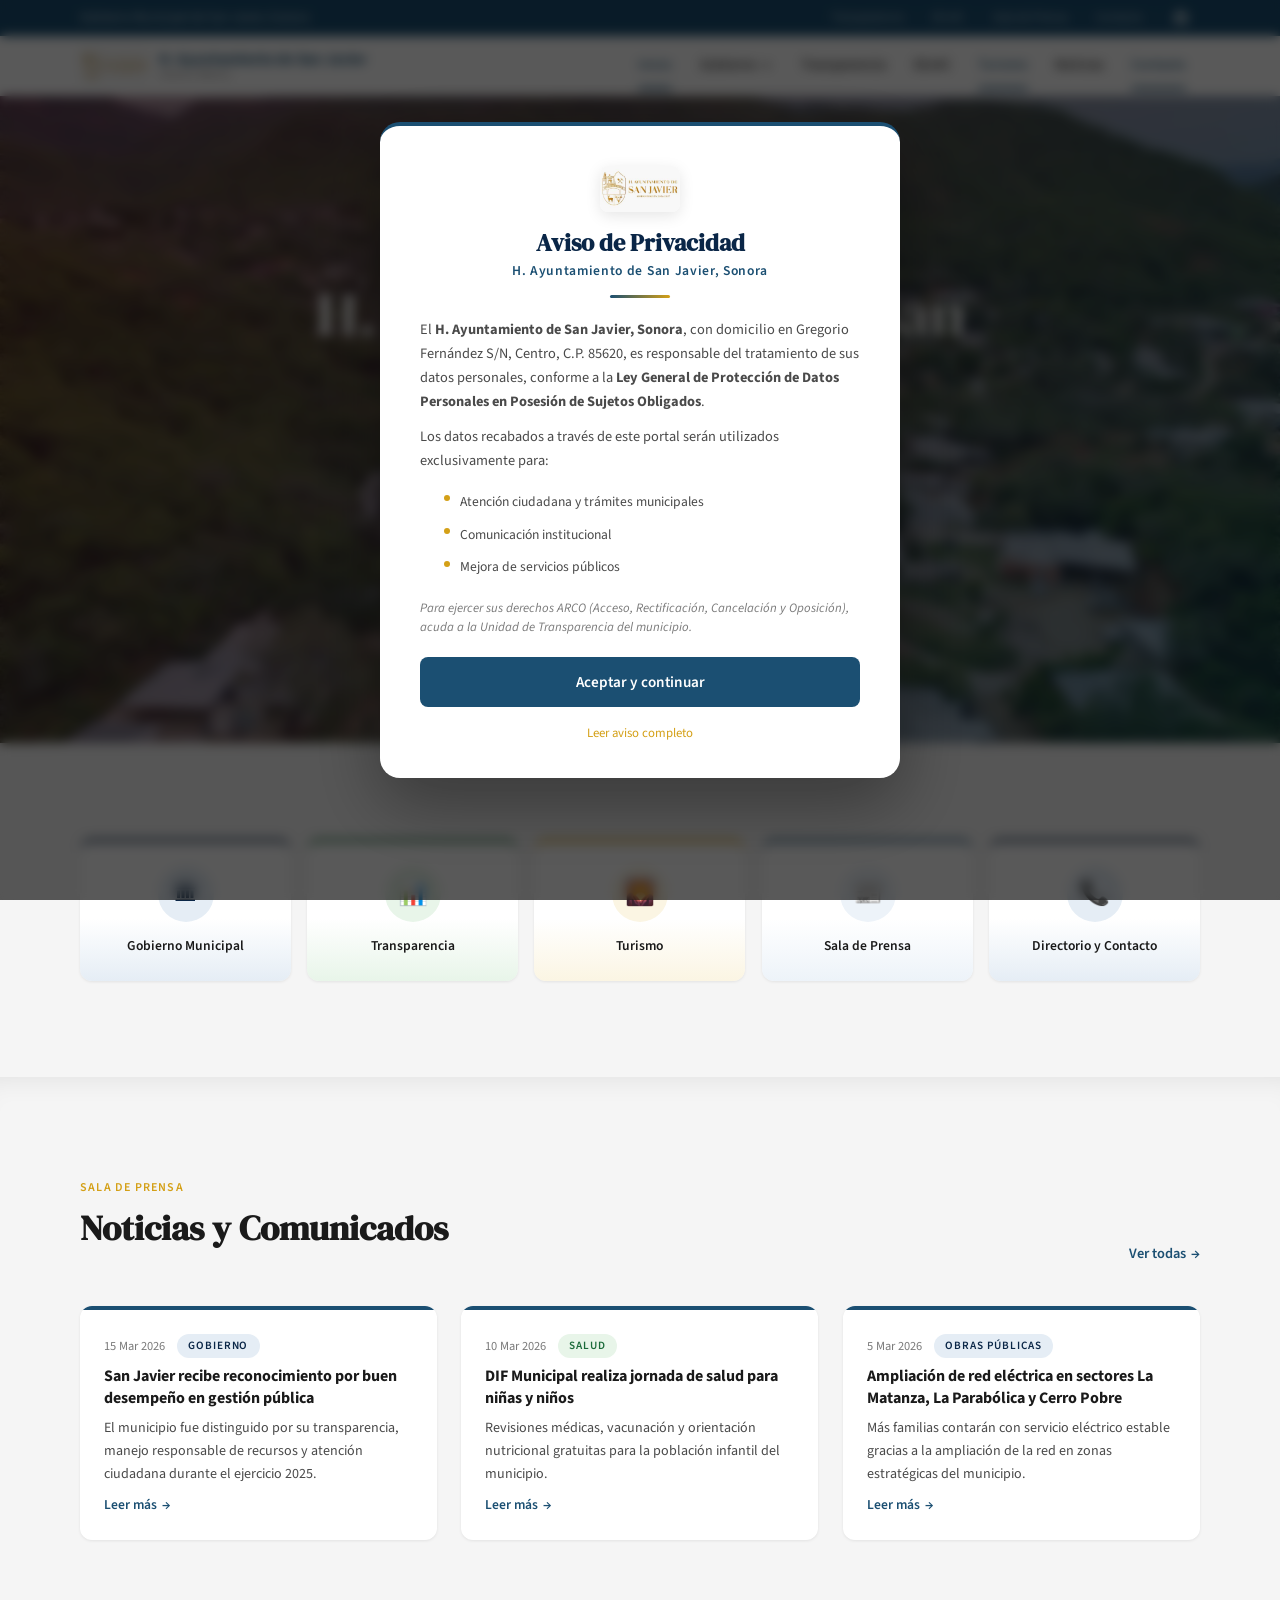
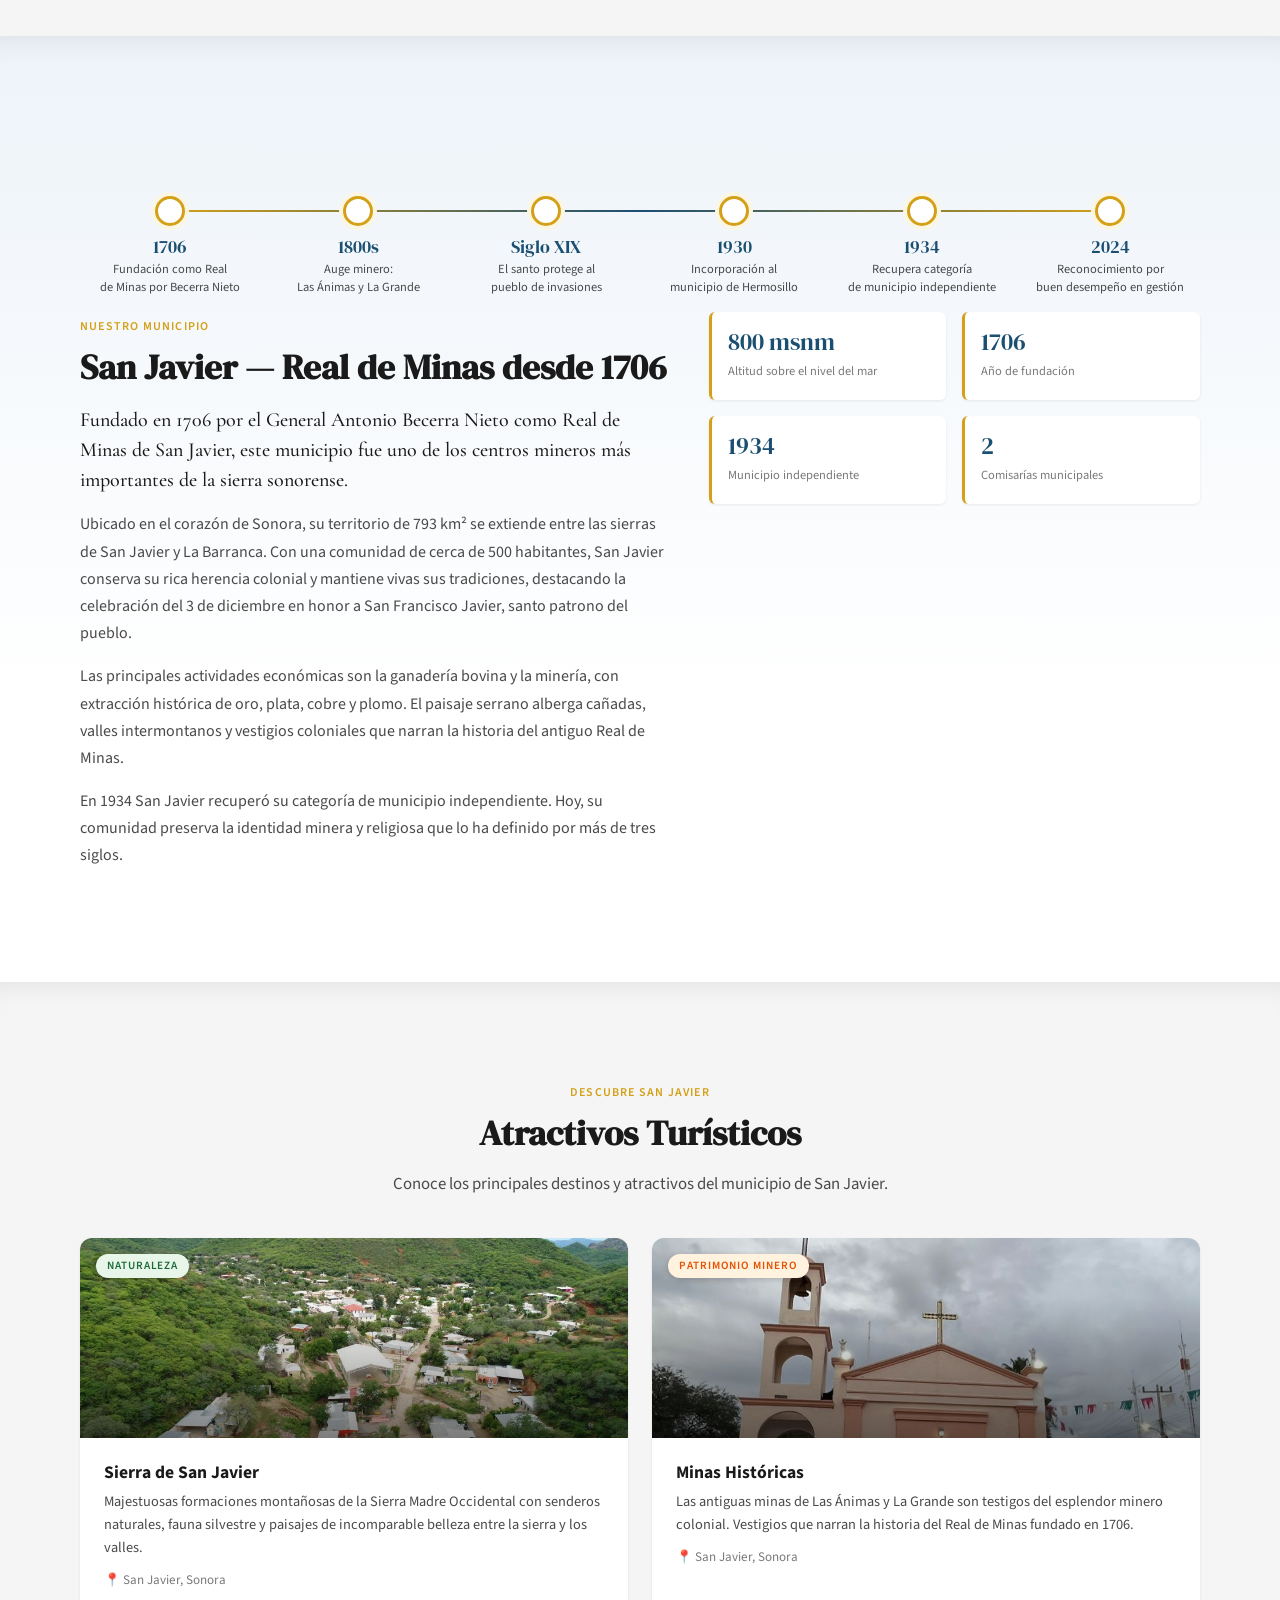
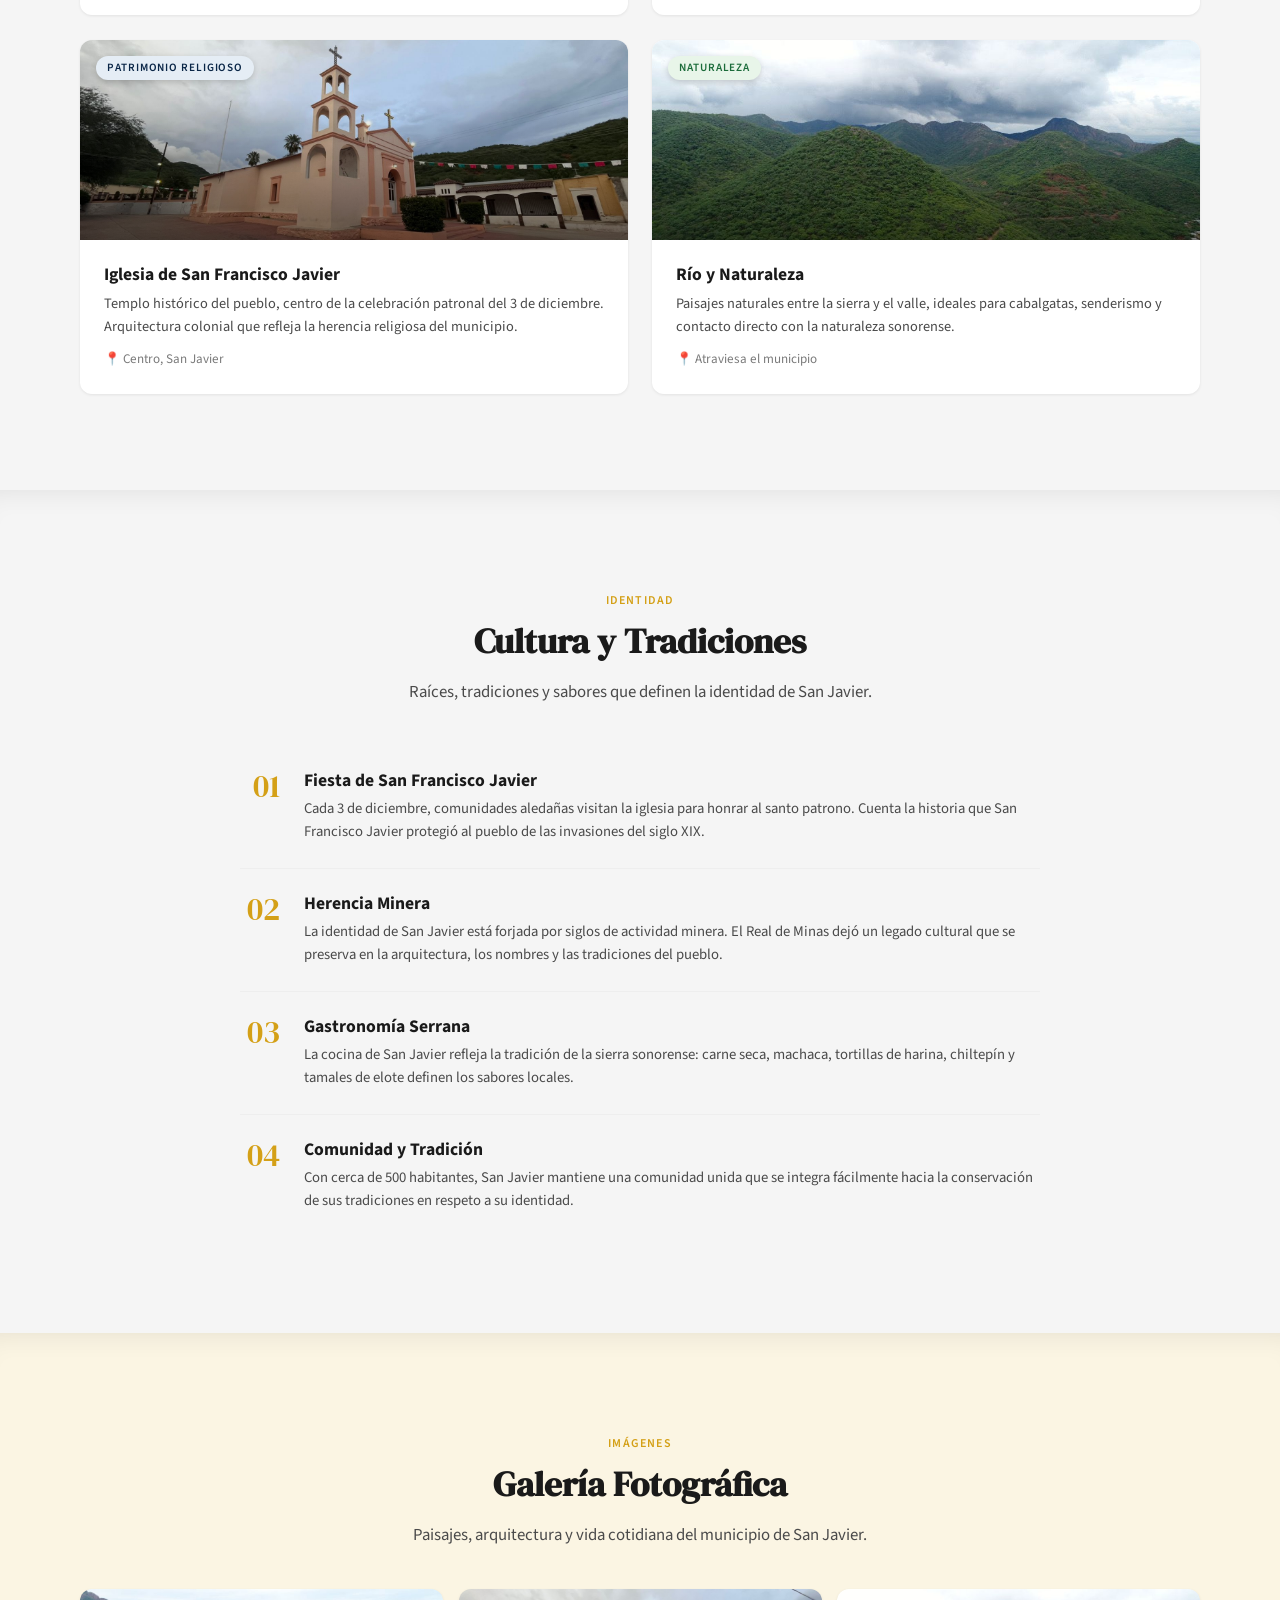
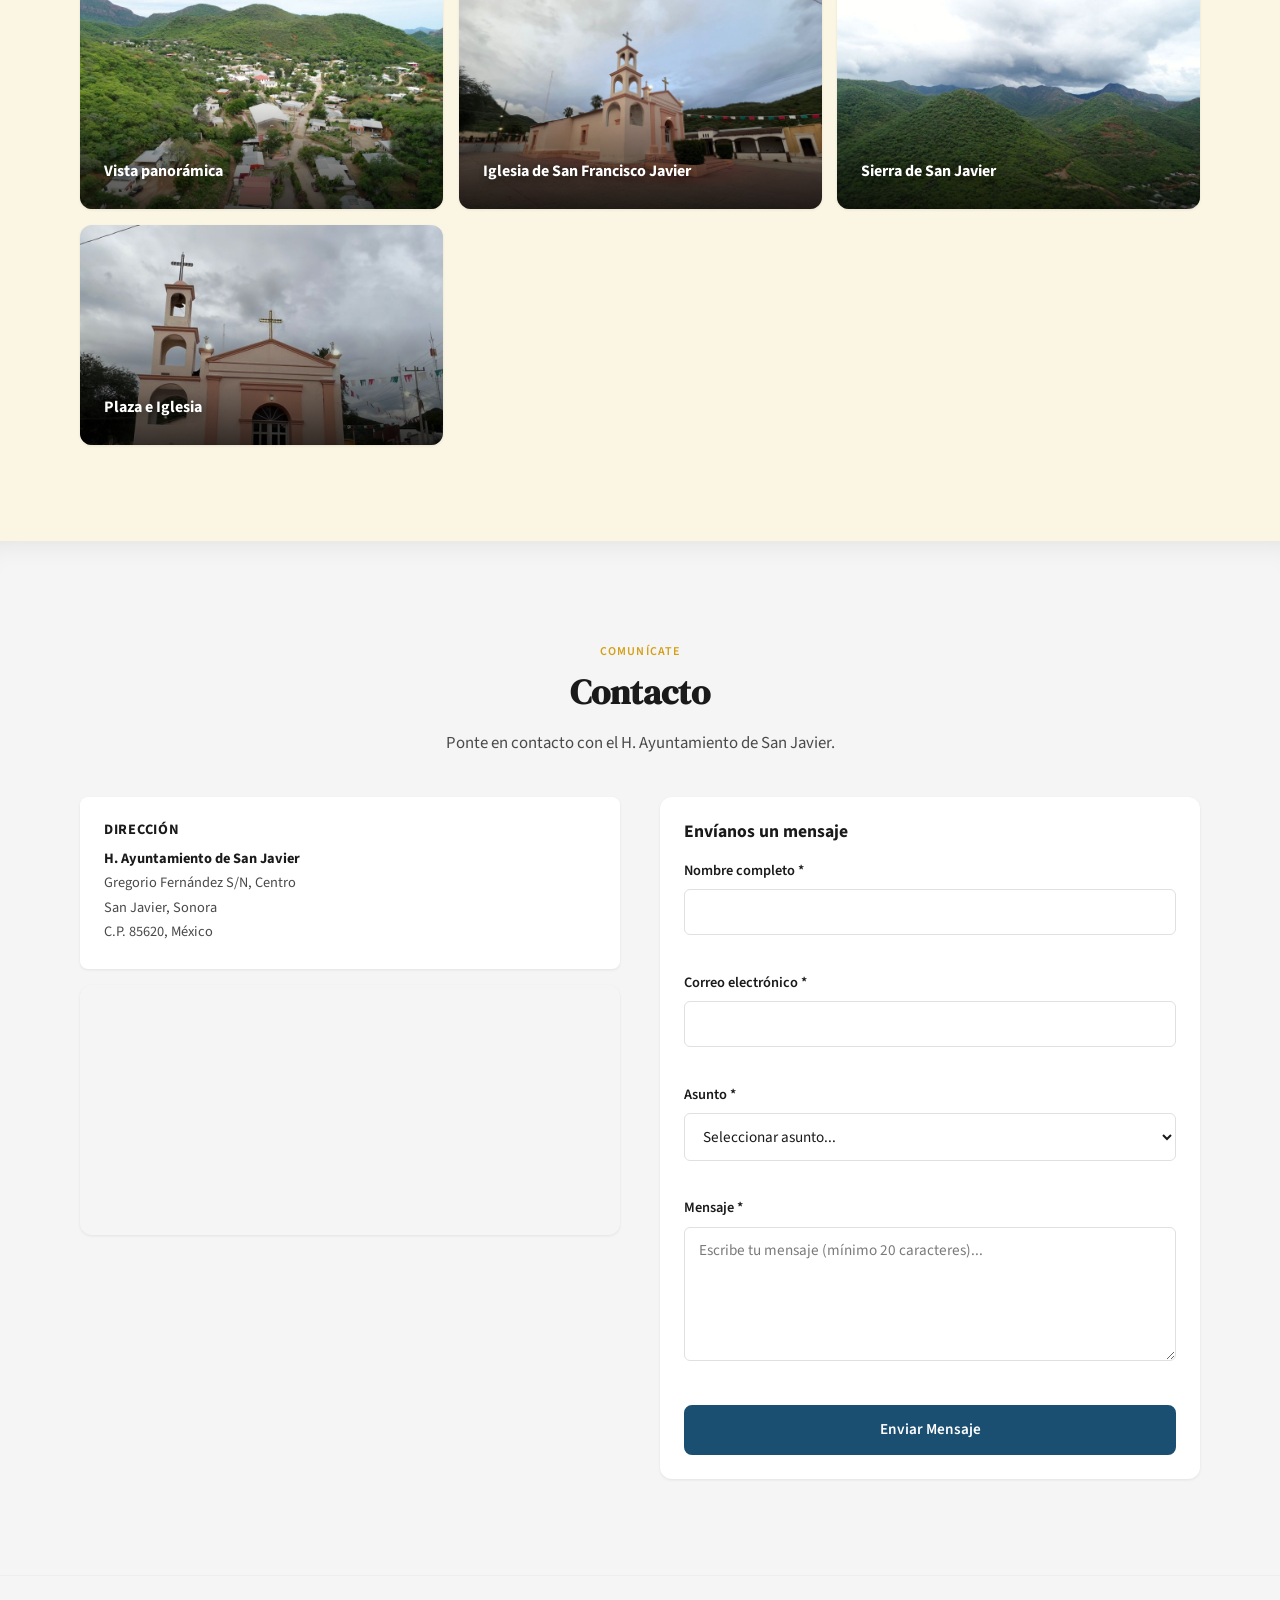
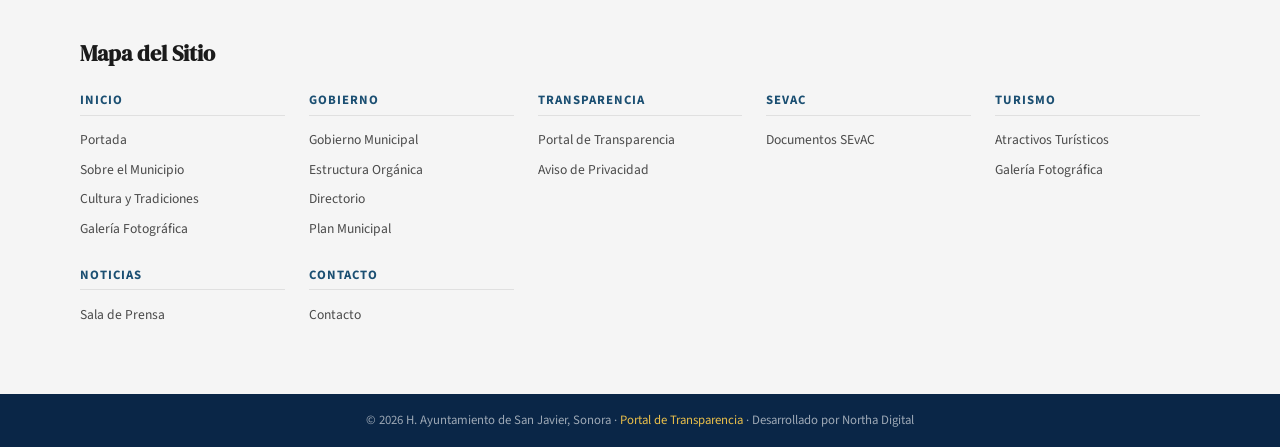
==== index.html @ 167a526b "portal completo San Javier - demo para presentación Co-Authored-By: Claude Opus 4.7 (1M context) <no" ====
<!DOCTYPE html>
<html lang="es">
<head>
  <meta charset="UTF-8">
  <meta name="viewport" content="width=device-width, initial-scale=1.0">
  <meta name="theme-color" content="#1B4F72">
  <meta name="apple-mobile-web-app-status-bar-style" content="#1B4F72">
  <meta name="msapplication-navbutton-color" content="#1B4F72">
  <meta name="color-scheme" content="only light">
  <meta name="supported-color-schemes" content="light only">
  <style>
    :root { color-scheme: only light !important; }
    html, body { background-color: #F5F5F5 !important; }
  </style>
  <title>H. Ayuntamiento de San Javier | Portal Oficial del Gobierno Municipal</title>
  <meta name="description" content="Portal oficial del H. Ayuntamiento de San Javier, Sonora. Servicios digitales, transparencia, turismo y noticias del gobierno municipal.">
  <meta name="keywords" content="San Javier, Sonora, gobierno municipal, ayuntamiento, sierra madre, turismo, ópata">
  <meta property="og:title" content="H. Ayuntamiento de San Javier | Portal Oficial del Gobierno Municipal">
  <meta property="og:description" content="Portal oficial del H. Ayuntamiento de San Javier, Sonora. Servicios digitales, transparencia, turismo y noticias del gobierno municipal.">
  <meta property="og:type" content="website">
  <meta property="og:locale" content="es_MX">
  <link rel="icon" href="data:image/svg+xml,<svg xmlns='http://www.w3.org/2000/svg' viewBox='0 0 100 100'><text y='.9em' font-size='90'>🏛️</text></svg>">
  <link rel="preconnect" href="https://fonts.googleapis.com">
  <link rel="preconnect" href="https://fonts.gstatic.com" crossorigin>
  <link href="https://fonts.googleapis.com/css2?family=DM+Serif+Display:ital@0;1&family=Source+Sans+3:wght@300;400;500;600;700&family=Cormorant+Garamond:ital,wght@0,500;0,600;0,700;1,600&display=swap" rel="stylesheet">
  <link rel="stylesheet" href="css/globals.css">
  <link rel="stylesheet" href="css/nav-footer.css">
  <link rel="stylesheet" href="css/home.css">
  <script src="js/main.js" defer></script>
</head>
<body>

  <!-- Skip link -->
  <a href="#main-content" class="skip-link">Ir al contenido principal</a>

  <!-- === TOPBAR === -->
  <div class="topbar">
    <div class="container">
      <span class="topbar__left">Gobierno Municipal de San Javier, Sonora</span>
      <nav class="topbar__right" aria-label="Enlaces rápidos">
        <a href="transparencia.html" class="topbar__link">Transparencia</a>
        <span class="topbar__sep">|</span>
        <a href="sevac.html" class="topbar__link">SEvAC</a>
        <span class="topbar__sep">|</span>
        <a href="noticias.html" class="topbar__link">Sala de Prensa</a>
        <span class="topbar__sep">|</span>
        <a href="#contacto" class="topbar__link">Contacto</a>
        <span class="topbar__sep">|</span>
        <a href="https://www.facebook.com/profile.php?id=100073040122918" target="_blank" class="topbar__link topbar__facebook" aria-label="Facebook">
          <svg width="16" height="16" viewBox="0 0 24 24" fill="currentColor"><path d="M24 12.073c0-6.627-5.373-12-12-12s-12 5.373-12 12c0 5.99 4.388 10.954 10.125 11.854v-8.385H7.078v-3.47h3.047V9.43c0-3.007 1.792-4.669 4.533-4.669 1.312 0 2.686.235 2.686.235v2.953H15.83c-1.491 0-1.956.925-1.956 1.874v2.25h3.328l-.532 3.47h-2.796v8.385C19.612 23.027 24 18.062 24 12.073z"/></svg>
        </a>
      </nav>
    </div>
  </div>

  <!-- === NAVBAR === -->
  <nav class="navbar" role="navigation" aria-label="Navegación principal">
    <div class="container">
      <a href="index.html" class="navbar__brand">
        <img src="assets/images/escudo-sanjavier.png" alt="Escudo de San Javier" class="nav__escudo">
        <span class="navbar__brand-text">H. Ayuntamiento de San Javier<small>Sonora, México</small></span>
      </a>

      <ul class="navbar__menu">
        <li><a href="index.html" class="navbar__link">Inicio</a></li>
        <li class="navbar__dropdown">
          <a href="gobierno.html" class="navbar__link navbar__dropdown-toggle">
            Gobierno
            <svg viewBox="0 0 12 12" aria-hidden="true"><path d="M2 4l4 4 4-4"/></svg>
          </a>
          <div class="navbar__dropdown-menu">
            <a href="gobierno.html#estructura" class="navbar__dropdown-item">Estructura Orgánica</a>
            <a href="gobierno.html#directorio" class="navbar__dropdown-item">Directorio</a>
            <a href="gobierno.html#plan" class="navbar__dropdown-item">Plan Municipal</a>
          </div>
        </li>
        <li><a href="transparencia.html" class="navbar__link">Transparencia</a></li>
        <li><a href="sevac.html" class="navbar__link">SEvAC</a></li>
        <li><a href="#turismo" class="navbar__link">Turismo</a></li>
        <li><a href="noticias.html" class="navbar__link">Noticias</a></li>
        <li><a href="#contacto" class="navbar__link">Contacto</a></li>
      </ul>

      <button class="navbar__hamburger" aria-label="Abrir menú de navegación" aria-expanded="false" aria-controls="mobile-menu">
        <span class="navbar__hamburger-line"></span>
        <span class="navbar__hamburger-line"></span>
        <span class="navbar__hamburger-line"></span>
      </button>
    </div>
  </nav>
  <div class="navbar-spacer"></div>

  <!-- === MENÚ MÓVIL === -->
  <div class="mobile-menu" id="mobile-menu">
    <div class="mobile-menu__overlay"></div>
    <div class="mobile-menu__panel">
      <div class="mobile-menu__header">
        <span class="mobile-menu__brand">Menú</span>
        <button class="mobile-menu__close" aria-label="Cerrar menú">&times;</button>
      </div>
      <nav class="mobile-menu__nav" aria-label="Navegación móvil">
        <a href="index.html" class="mobile-menu__link">Inicio</a>
        <button class="mobile-menu__link mobile-menu__submenu-toggle" aria-expanded="false">
          Gobierno
          <svg viewBox="0 0 12 12" aria-hidden="true"><path d="M2 4l4 4 4-4" fill="none" stroke="currentColor" stroke-width="2"/></svg>
        </button>
        <div class="mobile-menu__submenu">
          <a href="gobierno.html#estructura" class="mobile-menu__submenu-link">Estructura Orgánica</a>
          <a href="gobierno.html#directorio" class="mobile-menu__submenu-link">Directorio</a>
          <a href="gobierno.html#plan" class="mobile-menu__submenu-link">Plan Municipal</a>
        </div>
        <a href="transparencia.html" class="mobile-menu__link">Transparencia</a>
        <a href="sevac.html" class="mobile-menu__link">SEvAC</a>
        <a href="#turismo" class="mobile-menu__link">Turismo</a>
        <a href="noticias.html" class="mobile-menu__link">Noticias</a>
        <a href="#contacto" class="mobile-menu__link">Contacto</a>
      </nav>
    </div>
  </div>

  <!-- === CONTENIDO PRINCIPAL === -->
  <main id="main-content">

    <!-- === SECCIÓN B: HERO INSTITUCIONAL === -->
    <section class="hero">
      <div class="hero__content">
        <img src="assets/images/escudo-sanjavier.png" alt="Escudo de San Javier" class="hero__escudo">
        <h1 class="hero__title">H. Ayuntamiento de San Javier</h1>
        <p class="hero__subtitle">Administración 2024&ndash;2027 &middot; Sonora, México</p>
        <div class="hero__cta">
          <a href="https://sanjavier.transparenciasonora.org" target="_blank" rel="noopener noreferrer" class="btn btn--outline-white btn--lg">Portal de Transparencia</a>
        </div>
        <div class="hero__stats">
          <div class="hero__stat">
            <span class="hero__stat-number">1706</span>
            <span class="hero__stat-label">Año de fundación</span>
          </div>
          <div class="hero__stat">
            <span class="hero__stat-number">793 km&sup2;</span>
            <span class="hero__stat-label">Superficie territorial</span>
          </div>
          <div class="hero__stat">
            <span class="hero__stat-number">492</span>
            <span class="hero__stat-label">Habitantes</span>
          </div>
        </div>
      </div>
    </section>

    <!-- === SECCIÓN C: ACCESOS DIRECTOS A SERVICIOS === -->
    <section class="section section--gob-bg">
      <div class="container">
        <div class="servicios-grid">
          <a href="gobierno.html" class="servicio-card servicio-card--blue" data-reveal>
            <div class="servicio-card__icon" aria-hidden="true">&#x1F3DB;</div>
            <span class="servicio-card__title">Gobierno Municipal</span>
          </a>
          <a href="transparencia.html" class="servicio-card servicio-card--green" data-reveal>
            <div class="servicio-card__icon" aria-hidden="true">&#x1F4CA;</div>
            <span class="servicio-card__title">Transparencia</span>
          </a>
          <a href="#turismo" class="servicio-card servicio-card--gold" data-reveal>
            <div class="servicio-card__icon" aria-hidden="true">&#x1F304;</div>
            <span class="servicio-card__title">Turismo</span>
          </a>
          <a href="noticias.html" class="servicio-card servicio-card--primary" data-reveal>
            <div class="servicio-card__icon" aria-hidden="true">&#x1F4F0;</div>
            <span class="servicio-card__title">Sala de Prensa</span>
          </a>
          <a href="#contacto" class="servicio-card servicio-card--blue" data-reveal>
            <div class="servicio-card__icon" aria-hidden="true">&#x1F4DE;</div>
            <span class="servicio-card__title">Directorio y Contacto</span>
          </a>
        </div>
      </div>
    </section>

    <!-- === SECCIÓN D: NOTICIAS Y COMUNICADOS === -->
    <section class="section">
      <div class="container">
        <div class="noticias-home__header">
          <div>
            <span class="section__tag">Sala de Prensa</span>
            <h2 class="section__title">Noticias y Comunicados</h2>
          </div>
          <a href="noticias.html" class="noticias-home__link">Ver todas <span aria-hidden="true">&rarr;</span></a>
        </div>

        <div class="noticias-home__grid">
          <!-- Noticia 1 -->
          <article class="noticia-home-card" data-reveal>
            <div class="noticia-home-card__bar"></div>
            <div class="noticia-home-card__body">
              <div class="noticia-home-card__meta">
                <span class="noticia-home-card__date">15 Mar 2026</span>
                <span class="badge badge--presencial">Gobierno</span>
              </div>
              <h3 class="noticia-home-card__title">San Javier recibe reconocimiento por buen desempeño en gestión pública</h3>
              <p class="noticia-home-card__excerpt">
                El municipio fue distinguido por su transparencia, manejo responsable de recursos y atención ciudadana durante el ejercicio 2025.
              </p>
              <a href="noticias.html" class="noticia-home-card__link">Leer más <span aria-hidden="true">&rarr;</span></a>
            </div>
          </article>

          <!-- Noticia 2 -->
          <article class="noticia-home-card" data-reveal>
            <div class="noticia-home-card__bar"></div>
            <div class="noticia-home-card__body">
              <div class="noticia-home-card__meta">
                <span class="noticia-home-card__date">10 Mar 2026</span>
                <span class="badge badge--online">Salud</span>
              </div>
              <h3 class="noticia-home-card__title">DIF Municipal realiza jornada de salud para niñas y niños</h3>
              <p class="noticia-home-card__excerpt">
                Revisiones médicas, vacunación y orientación nutricional gratuitas para la población infantil del municipio.
              </p>
              <a href="noticias.html" class="noticia-home-card__link">Leer más <span aria-hidden="true">&rarr;</span></a>
            </div>
          </article>

          <!-- Noticia 3 -->
          <article class="noticia-home-card" data-reveal>
            <div class="noticia-home-card__bar"></div>
            <div class="noticia-home-card__body">
              <div class="noticia-home-card__meta">
                <span class="noticia-home-card__date">5 Mar 2026</span>
                <span class="badge badge--presencial">Obras Públicas</span>
              </div>
              <h3 class="noticia-home-card__title">Ampliación de red eléctrica en sectores La Matanza, La Parabólica y Cerro Pobre</h3>
              <p class="noticia-home-card__excerpt">
                Más familias contarán con servicio eléctrico estable gracias a la ampliación de la red en zonas estratégicas del municipio.
              </p>
              <a href="noticias.html" class="noticia-home-card__link">Leer más <span aria-hidden="true">&rarr;</span></a>
            </div>
          </article>
        </div>
      </div>
    </section>

    <!-- === SECCIÓN E: SOBRE EL MUNICIPIO === -->
    <section class="section section--municipio-bg" id="municipio">
      <div class="container">

        <!-- Timeline de hitos históricos -->
        <div class="timeline" data-reveal>
          <div class="timeline__track">
            <div class="timeline__item">
              <span class="timeline__dot" aria-hidden="true"></span>
              <span class="timeline__year">1706</span>
              <span class="timeline__event">Fundación como Real<br>de Minas por Becerra Nieto</span>
            </div>
            <div class="timeline__item">
              <span class="timeline__dot" aria-hidden="true"></span>
              <span class="timeline__year">1800s</span>
              <span class="timeline__event">Auge minero:<br>Las Ánimas y La Grande</span>
            </div>
            <div class="timeline__item">
              <span class="timeline__dot" aria-hidden="true"></span>
              <span class="timeline__year">Siglo XIX</span>
              <span class="timeline__event">El santo protege al<br>pueblo de invasiones</span>
            </div>
            <div class="timeline__item">
              <span class="timeline__dot" aria-hidden="true"></span>
              <span class="timeline__year">1930</span>
              <span class="timeline__event">Incorporación al<br>municipio de Hermosillo</span>
            </div>
            <div class="timeline__item">
              <span class="timeline__dot" aria-hidden="true"></span>
              <span class="timeline__year">1934</span>
              <span class="timeline__event">Recupera categoría<br>de municipio independiente</span>
            </div>
            <div class="timeline__item">
              <span class="timeline__dot" aria-hidden="true"></span>
              <span class="timeline__year">2024</span>
              <span class="timeline__event">Reconocimiento por<br>buen desempeño en gestión</span>
            </div>
          </div>
        </div>

        <div class="municipio__grid">
          <!-- Izquierda: contenido editorial -->
          <div data-reveal="left">
            <span class="section__tag">Nuestro Municipio</span>
            <h2 class="section__title">San Javier &mdash; Real de Minas desde 1706</h2>
            <p class="municipio__lead">
              Fundado en 1706 por el General Antonio Becerra Nieto como Real de Minas de San Javier,
              este municipio fue uno de los centros mineros más importantes de la sierra sonorense.
            </p>
            <div class="municipio__text">
              <p>
                Ubicado en el corazón de Sonora, su territorio de 793 km&sup2; se extiende entre las sierras
                de San Javier y La Barranca. Con una comunidad de cerca de 500 habitantes, San Javier conserva
                su rica herencia colonial y mantiene vivas sus tradiciones, destacando la celebración del
                3 de diciembre en honor a San Francisco Javier, santo patrono del pueblo.
              </p>
              <p>
                Las principales actividades económicas son la ganadería bovina y la minería, con extracción
                histórica de oro, plata, cobre y plomo. El paisaje serrano alberga cañadas, valles intermontanos
                y vestigios coloniales que narran la historia del antiguo Real de Minas.
              </p>
              <p>
                En 1934 San Javier recuperó su categoría de municipio independiente. Hoy, su comunidad
                preserva la identidad minera y religiosa que lo ha definido por más de tres siglos.
              </p>
            </div>
          </div>

          <!-- Derecha: datos -->
          <div class="municipio__datos" data-reveal="right">
            <div class="municipio__dato">
              <span class="municipio__dato-number">800 msnm</span>
              <span class="municipio__dato-label">Altitud sobre el nivel del mar</span>
            </div>
            <div class="municipio__dato">
              <span class="municipio__dato-number">1706</span>
              <span class="municipio__dato-label">Año de fundación</span>
            </div>
            <div class="municipio__dato">
              <span class="municipio__dato-number">1934</span>
              <span class="municipio__dato-label">Municipio independiente</span>
            </div>
            <div class="municipio__dato">
              <span class="municipio__dato-number">2</span>
              <span class="municipio__dato-label">Comisarías municipales</span>
            </div>
          </div>
        </div>
      </div>
    </section>

    <!-- === SECCIÓN F: TURISMO === -->
    <section class="section" id="turismo" style="background-color: var(--gob-bg);">
      <div class="container">
        <div class="section__header section__header--center" data-reveal="fade">
          <span class="section__tag">Descubre San Javier</span>
          <h2 class="section__title">Atractivos Turísticos</h2>
          <p class="section__subtitle">Conoce los principales destinos y atractivos del municipio de San Javier.</p>
        </div>

        <div class="turismo-grid">
          <!-- Sierra de San Javier -->
          <article class="turismo-card" data-reveal>
            <div class="turismo-card__image turismo-card__image--1">
              <span class="turismo-card__badge badge badge--online">Naturaleza</span>
            </div>
            <div class="turismo-card__body">
              <h3 class="turismo-card__title">Sierra de San Javier</h3>
              <p class="turismo-card__desc">
                Majestuosas formaciones montañosas de la Sierra Madre Occidental con senderos naturales,
                fauna silvestre y paisajes de incomparable belleza entre la sierra y los valles.
              </p>
              <span class="turismo-card__location">&#x1F4CD; San Javier, Sonora</span>
            </div>
          </article>

          <!-- Minas Históricas -->
          <article class="turismo-card" data-reveal>
            <div class="turismo-card__image turismo-card__image--2">
              <span class="turismo-card__badge badge badge--hybrid">Patrimonio Minero</span>
            </div>
            <div class="turismo-card__body">
              <h3 class="turismo-card__title">Minas Históricas</h3>
              <p class="turismo-card__desc">
                Las antiguas minas de Las Ánimas y La Grande son testigos del esplendor minero colonial.
                Vestigios que narran la historia del Real de Minas fundado en 1706.
              </p>
              <span class="turismo-card__location">&#x1F4CD; San Javier, Sonora</span>
            </div>
          </article>

          <!-- Iglesia de San Francisco Javier -->
          <article class="turismo-card" data-reveal>
            <div class="turismo-card__image turismo-card__image--3">
              <span class="turismo-card__badge badge badge--presencial">Patrimonio Religioso</span>
            </div>
            <div class="turismo-card__body">
              <h3 class="turismo-card__title">Iglesia de San Francisco Javier</h3>
              <p class="turismo-card__desc">
                Templo histórico del pueblo, centro de la celebración patronal del 3 de diciembre.
                Arquitectura colonial que refleja la herencia religiosa del municipio.
              </p>
              <span class="turismo-card__location">&#x1F4CD; Centro, San Javier</span>
            </div>
          </article>

          <!-- Río y Naturaleza -->
          <article class="turismo-card" data-reveal>
            <div class="turismo-card__image turismo-card__image--4">
              <span class="turismo-card__badge badge badge--online">Naturaleza</span>
            </div>
            <div class="turismo-card__body">
              <h3 class="turismo-card__title">Río y Naturaleza</h3>
              <p class="turismo-card__desc">
                Paisajes naturales entre la sierra y el valle, ideales para cabalgatas, senderismo
                y contacto directo con la naturaleza sonorense.
              </p>
              <span class="turismo-card__location">&#x1F4CD; Atraviesa el municipio</span>
            </div>
          </article>
        </div>
      </div>
    </section>

    <!-- === SECCIÓN G: CULTURA === -->
    <section class="section" id="cultura">
      <div class="container">
        <div class="section__header section__header--center" data-reveal="fade">
          <span class="section__tag">Identidad</span>
          <h2 class="section__title">Cultura y Tradiciones</h2>
          <p class="section__subtitle">Raíces, tradiciones y sabores que definen la identidad de San Javier.</p>
        </div>

        <div class="cultura-list">
          <div class="cultura-item" data-reveal>
            <span class="cultura-item__number" aria-hidden="true">01</span>
            <div class="cultura-item__content">
              <h3 class="cultura-item__title">Fiesta de San Francisco Javier</h3>
              <p class="cultura-item__text">
                Cada 3 de diciembre, comunidades aledañas visitan la iglesia para honrar al santo patrono.
                Cuenta la historia que San Francisco Javier protegió al pueblo de las invasiones del siglo XIX.
              </p>
            </div>
          </div>

          <div class="cultura-item" data-reveal>
            <span class="cultura-item__number" aria-hidden="true">02</span>
            <div class="cultura-item__content">
              <h3 class="cultura-item__title">Herencia Minera</h3>
              <p class="cultura-item__text">
                La identidad de San Javier está forjada por siglos de actividad minera. El Real de Minas dejó
                un legado cultural que se preserva en la arquitectura, los nombres y las tradiciones del pueblo.
              </p>
            </div>
          </div>

          <div class="cultura-item" data-reveal>
            <span class="cultura-item__number" aria-hidden="true">03</span>
            <div class="cultura-item__content">
              <h3 class="cultura-item__title">Gastronomía Serrana</h3>
              <p class="cultura-item__text">
                La cocina de San Javier refleja la tradición de la sierra sonorense: carne seca, machaca, tortillas
                de harina, chiltepín y tamales de elote definen los sabores locales.
              </p>
            </div>
          </div>

          <div class="cultura-item" data-reveal>
            <span class="cultura-item__number" aria-hidden="true">04</span>
            <div class="cultura-item__content">
              <h3 class="cultura-item__title">Comunidad y Tradición</h3>
              <p class="cultura-item__text">
                Con cerca de 500 habitantes, San Javier mantiene una comunidad unida que se integra fácilmente
                hacia la conservación de sus tradiciones en respeto a su identidad.
              </p>
            </div>
          </div>
        </div>
      </div>
    </section>

    <!-- === SECCIÓN H: GALERÍA === -->
    <section class="section section--gold-bg" id="galeria">
      <div class="container">
        <div class="section__header section__header--center" data-reveal="fade">
          <span class="section__tag">Imágenes</span>
          <h2 class="section__title">Galería Fotográfica</h2>
          <p class="section__subtitle">Paisajes, arquitectura y vida cotidiana del municipio de San Javier.</p>
        </div>

        <div class="galeria-grid">
          <button type="button" class="galeria-item galeria-item--1" data-reveal data-lightbox-src="assets/images/hero-sanjavier.jpg" data-lightbox-caption="Vista panorámica">
            <span class="galeria-item__title">Vista panorámica</span>
          </button>
          <button type="button" class="galeria-item galeria-item--2" data-reveal data-lightbox-src="assets/images/cultura-sanjavier.jpg" data-lightbox-caption="Iglesia de San Francisco Javier">
            <span class="galeria-item__title">Iglesia de San Francisco Javier</span>
          </button>
          <button type="button" class="galeria-item galeria-item--3" data-reveal data-lightbox-src="assets/images/turismo-sanjavier.jpg" data-lightbox-caption="Sierra de San Javier">
            <span class="galeria-item__title">Sierra de San Javier</span>
          </button>
          <button type="button" class="galeria-item galeria-item--4" data-reveal data-lightbox-src="assets/images/galeria-sanjavier.jpg" data-lightbox-caption="Plaza e Iglesia">
            <span class="galeria-item__title">Plaza e Iglesia</span>
          </button>
        </div>
      </div>
    </section>

    <!-- === SECCIÓN I: CONTACTO === -->
    <section class="section section--gob-bg" id="contacto">
      <div class="container">
        <div class="section__header section__header--center" data-reveal="fade">
          <span class="section__tag">Comunícate</span>
          <h2 class="section__title">Contacto</h2>
          <p class="section__subtitle">Ponte en contacto con el H. Ayuntamiento de San Javier.</p>
        </div>

        <div class="contacto-grid">
          <!-- Izquierda: información y mapa -->
          <div class="contacto-info" data-reveal="left">
            <div class="contacto-card">
              <h3 class="contacto-card__title">Dirección</h3>
              <p class="contacto-card__text">
                <strong>H. Ayuntamiento de San Javier</strong><br>
                Gregorio Fernández S/N, Centro<br>
                San Javier, Sonora<br>
                C.P. 85620, México
              </p>
            </div>

            <div class="contacto-map">
              <iframe
                src="https://www.google.com/maps/embed?pb=!1m18!1m12!1m3!1d14000!2d-109.7333!3d28.5833!2m3!1f0!2f0!3f0!3m2!1i1024!2i768!4f13.1!3m3!1m2!1s0x86ce3c7e6f5b3d4b%3A0x1!2sSan+Javier%2C+Sonora!5e0!3m2!1ses!2smx!4v1"
                width="100%"
                height="250"
                style="border:0;"
                allowfullscreen=""
                loading="lazy"
                referrerpolicy="no-referrer-when-downgrade"
                title="Ubicación de San Javier, Sonora en Google Maps">
              </iframe>
            </div>
          </div>

          <!-- Derecha: formulario -->
          <div data-reveal="right">
            <div class="contacto-form">
              <h3 class="contacto-form__title">Envíanos un mensaje</h3>

              <form id="contact-form" action="https://api.web3forms.com/submit" method="POST" novalidate>
                <input type="hidden" name="access_key" value="9ee5082d-184c-433f-9faf-ff601b9a945b">
                <input type="hidden" name="subject" value="Nuevo mensaje del Portal de San Javier">
                <input type="hidden" name="from_name" value="Portal de San Javier">
                <div class="form-group">
                  <label for="contact-nombre" class="form-label">Nombre completo *</label>
                  <input type="text" id="contact-nombre" name="nombre" class="form-input" required autocomplete="name">
                  <span class="form-error" aria-live="polite"></span>
                </div>

                <div class="form-group">
                  <label for="contact-email" class="form-label">Correo electrónico *</label>
                  <input type="email" id="contact-email" name="email" class="form-input" required autocomplete="email">
                  <span class="form-error" aria-live="polite"></span>
                </div>

                <div class="form-group">
                  <label for="contact-asunto" class="form-label">Asunto *</label>
                  <select id="contact-asunto" name="asunto" class="form-select" required>
                    <option value="">Seleccionar asunto...</option>
                    <option value="informacion">Información general</option>
                    <option value="turismo">Turismo</option>
                    <option value="quejas">Quejas y sugerencias</option>
                    <option value="otro">Otro</option>
                  </select>
                  <span class="form-error" aria-live="polite"></span>
                </div>

                <div class="form-group">
                  <label for="contact-mensaje" class="form-label">Mensaje *</label>
                  <textarea id="contact-mensaje" name="mensaje" class="form-textarea" required rows="5" minlength="20"
                    placeholder="Escribe tu mensaje (mínimo 20 caracteres)..."></textarea>
                  <span class="form-error" aria-live="polite"></span>
                </div>

                <button type="submit" class="btn btn--primary" style="width: 100%;">Enviar Mensaje</button>
              </form>

              <div class="contact-feedback" id="contact-feedback" role="status" aria-live="polite" hidden></div>
            </div>

            <!-- Éxito (oculto por defecto) -->
            <div class="contact-success" id="contact-success" hidden>
              <div class="contact-success__icon" aria-hidden="true">&#x2705;</div>
              <h3 class="contact-success__title">¡Mensaje enviado!</h3>
              <p class="contact-success__text">
                Gracias por comunicarte con el H. Ayuntamiento de San Javier.
                Tu mensaje ha sido recibido y será atendido a la brevedad.
              </p>
            </div>
          </div>
        </div>
      </div>
    </section>

  </main>

  <!-- === MAPA DEL SITIO === -->
  <section class="sitemap" id="mapa-sitio" aria-labelledby="sitemap-title">
    <div class="container">
      <h2 class="sitemap__title" id="sitemap-title">Mapa del Sitio</h2>
      <div class="sitemap__grid">
        <div class="sitemap__col">
          <h3 class="sitemap__col-title">Inicio</h3>
          <a href="index.html" class="sitemap__link">Portada</a>
          <a href="index.html#municipio" class="sitemap__link">Sobre el Municipio</a>
          <a href="index.html#cultura" class="sitemap__link">Cultura y Tradiciones</a>
          <a href="index.html#galeria" class="sitemap__link">Galería Fotográfica</a>
        </div>
        <div class="sitemap__col">
          <h3 class="sitemap__col-title">Gobierno</h3>
          <a href="gobierno.html" class="sitemap__link">Gobierno Municipal</a>
          <a href="gobierno.html#estructura" class="sitemap__link">Estructura Orgánica</a>
          <a href="gobierno.html#directorio" class="sitemap__link">Directorio</a>
          <a href="gobierno.html#plan" class="sitemap__link">Plan Municipal</a>
        </div>
<div class="sitemap__col">
          <h3 class="sitemap__col-title">Transparencia</h3>
          <a href="transparencia.html" class="sitemap__link">Portal de Transparencia</a>
          <a href="transparencia.html#aviso-privacidad" class="sitemap__link">Aviso de Privacidad</a>
        </div>
        <div class="sitemap__col">
          <h3 class="sitemap__col-title">SEvAC</h3>
          <a href="sevac.html" class="sitemap__link">Documentos SEvAC</a>
        </div>
        <div class="sitemap__col">
          <h3 class="sitemap__col-title">Turismo</h3>
          <a href="index.html#turismo" class="sitemap__link">Atractivos Turísticos</a>
          <a href="index.html#galeria" class="sitemap__link">Galería Fotográfica</a>
        </div>
        <div class="sitemap__col">
          <h3 class="sitemap__col-title">Noticias</h3>
          <a href="noticias.html" class="sitemap__link">Sala de Prensa</a>
        </div>
        <div class="sitemap__col">
          <h3 class="sitemap__col-title">Contacto</h3>
          <a href="index.html#contacto" class="sitemap__link">Contacto</a>
        </div>
      </div>
    </div>
  </section>

  <!-- === FOOTER === -->
  <footer style="background:#0A2647; text-align:center; padding:1rem; font-size:0.8rem; color:rgba(255,255,255,0.6);">
    &copy; 2026 H. Ayuntamiento de San Javier, Sonora &middot;
    <a href="https://sanjavier.transparenciasonora.org" target="_blank" rel="noopener noreferrer" style="color:#E8BE4A; text-decoration:none;">Portal de Transparencia</a> &middot;
    Desarrollado por Northa Digital
  </footer>

  <!-- === AVISO DE PRIVACIDAD === -->
  <div id="privacyOverlay" class="privacy-overlay">
    <div class="privacy-popup">
      <img src="assets/images/escudo-sanjavier.png" alt="Escudo de San Javier" class="privacy-popup__escudo">
      <h3 class="privacy-popup__title">Aviso de Privacidad</h3>
      <h4 class="privacy-popup__subtitle">H. Ayuntamiento de San Javier, Sonora</h4>
      <div class="privacy-popup__divider"></div>
      <p class="privacy-popup__text">
        El <strong>H. Ayuntamiento de San Javier, Sonora</strong>, con domicilio en Gregorio Fernández S/N, Centro,
        C.P. 85620, es responsable del tratamiento de sus datos personales, conforme a la
        <strong>Ley General de Protección de Datos Personales en Posesión de Sujetos Obligados</strong>.
      </p>
      <p class="privacy-popup__text">
        Los datos recabados a través de este portal serán utilizados exclusivamente para:
      </p>
      <ul class="privacy-popup__list">
        <li>Atención ciudadana y trámites municipales</li>
        <li>Comunicación institucional</li>
        <li>Mejora de servicios públicos</li>
      </ul>
      <p class="privacy-popup__arco">
        Para ejercer sus derechos ARCO (Acceso, Rectificación, Cancelación y Oposición),
        acuda a la Unidad de Transparencia del municipio.
      </p>
      <button id="acceptPrivacy" class="privacy-popup__btn">Aceptar y continuar</button>
      <a href="transparencia.html#aviso-privacidad" class="privacy-popup__link">Leer aviso completo</a>
    </div>
  </div>

</body>
</html>
---- css/globals.css ----
/* ============================================================
   GLOBALS.CSS — Sistema de Diseño del Portal de San Javier
   H. Ayuntamiento de San Javier, Sonora
   ============================================================ */

/* === FORZAR MODO CLARO (iOS / Android) === */
:root {
  color-scheme: only light !important;
}

html {
  -webkit-appearance: none;
  color-scheme: only light !important;
}

*, *::before, *::after {
  color-scheme: only light !important;
}

@media (prefers-color-scheme: dark) {
  :root {
    color-scheme: only light !important;
  }

  html, body {
    background-color: #F5F5F5 !important;
    color: #1A1A1A !important;
  }

  .section--light,
  .sobre,
  .gobierno-section,
  .cultura,
  [style*="background:var(--white)"],
  [style*="background:var(--gob-bg-white)"] {
    background-color: #FFFFFF !important;
    color: #1A1A1A !important;
  }

  .scope-card,
  .stat-item,
  .tramite-card,
  .news-card,
  .contacto-card,
  .accordion,
  .accordion__content,
  .org-card,
  .plan-card,
  table,
  td, th,
  .form-group input,
  .form-group select,
  .form-group textarea,
  .form-group label {
    background-color: inherit;
    color: inherit;
    -webkit-text-fill-color: inherit;
  }

  img, svg, video, iframe {
    filter: none !important;
  }
}

/* === VARIABLES GLOBALES === */
:root {
  /* --- Institucionales --- */
  --gob-primary: #1B4F72;
  --gob-primary-light: #2A6593;
  --gob-primary-lighter: #3A7AAE;
  --gob-primary-bg: #EDF3F9;

  /* --- Acento institucional --- */
  --gob-gold: #D4A017;
  --gob-gold-light: #E8BE4A;
  --gob-gold-bg: #FBF5E3;

  /* --- Secundarios --- */
  --gob-green: #1B6B3A;
  --gob-green-light: #28A745;
  --gob-green-bg: #E8F5E9;
  --gob-blue: #0A2647;
  --gob-blue-light: #1A4870;
  --gob-blue-bg: #E5EDF5;

  /* --- Neutros --- */
  --gob-bg: #F5F5F5;
  --gob-bg-white: #FFFFFF;
  --gob-bg-alt: #FAFAFA;
  --gob-text: #1A1A1A;
  --gob-text-secondary: #4A4A4A;
  --gob-text-muted: #7A7A7A;
  --gob-border: #E0E0E0;
  --gob-border-light: #EEEEEE;
  --gob-divider: #D5D5D5;

  /* --- Estado --- */
  --gob-success: #1B6B3A;
  --gob-error: #C62828;
  --gob-warning: #E65100;
  --gob-info: #0A2647;

  /* --- Badges de modalidad --- */
  --badge-online: #1B6B3A;
  --badge-online-bg: #E8F5E9;
  --badge-hybrid: #E65100;
  --badge-hybrid-bg: #FFF3E0;
  --badge-presencial: #0A2647;
  --badge-presencial-bg: #E5EDF5;
  --badge-proximamente: #7A7A7A;
  --badge-proximamente-bg: #F5F5F5;

  /* --- Tipografía --- */
  --font-display: 'DM Serif Display', Georgia, serif;
  --font-heading: 'Source Sans 3', 'Segoe UI', sans-serif;
  --font-body: 'Source Sans 3', 'Segoe UI', sans-serif;
  --font-accent: 'Cormorant Garamond', Georgia, serif;

  /* --- Espaciado (8px grid) --- */
  --sp-xs: 0.5rem;
  --sp-sm: 1rem;
  --sp-md: 1.5rem;
  --sp-lg: 2.5rem;
  --sp-xl: 4rem;
  --sp-2xl: 6rem;
  --sp-3xl: 8rem;

  /* --- Bordes y sombras --- */
  --radius-xs: 4px;
  --radius-sm: 6px;
  --radius-md: 8px;
  --radius-lg: 12px;
  --radius-xl: 16px;
  --radius-pill: 100px;

  --shadow-sm: 0 1px 3px rgba(0, 0, 0, 0.08);
  --shadow-md: 0 4px 12px rgba(0, 0, 0, 0.08);
  --shadow-lg: 0 8px 30px rgba(0, 0, 0, 0.1);
  --shadow-xl: 0 16px 50px rgba(0, 0, 0, 0.12);

  /* --- Layout --- */
  --nav-height: 96px;
  --topbar-height: 36px;
  --navbar-height: 60px;
  --max-width: 1200px;

  /* --- Transiciones --- */
  --ease: cubic-bezier(0.25, 0.46, 0.45, 0.94);
  --ease-expo: cubic-bezier(0.19, 1, 0.22, 1);
}

/* === RESET === */
*,
*::before,
*::after {
  box-sizing: border-box;
  margin: 0;
  padding: 0;
}

html {
  scroll-behavior: smooth;
  scroll-padding-top: var(--nav-height);
  font-size: 16px;
  -webkit-text-size-adjust: 100%;
  overflow-x: hidden;
}

body {
  font-family: var(--font-body);
  font-size: 1rem;
  line-height: 1.7;
  color: var(--gob-text);
  background-color: var(--gob-bg-white);
  -webkit-font-smoothing: antialiased;
  -moz-osx-font-smoothing: grayscale;
  overflow-x: hidden;
}

img,
svg {
  display: block;
  max-width: 100%;
  height: auto;
}

a {
  color: var(--gob-blue-light);
  text-decoration: none;
  transition: color 0.25s var(--ease);
}

a:hover {
  color: var(--gob-primary);
}

ul,
ol {
  list-style: none;
}

h1, h2, h3, h4, h5, h6 {
  font-family: var(--font-heading);
  font-weight: 700;
  line-height: 1.25;
  color: var(--gob-text);
}

button {
  font-family: inherit;
  cursor: pointer;
  border: none;
  background: none;
}

input,
textarea,
select {
  font-family: inherit;
  font-size: 1rem;
}

table {
  border-collapse: collapse;
  width: 100%;
}

::selection {
  background-color: var(--gob-primary);
  color: #fff;
}

/* === UTILIDADES === */

/* Contenedor principal */
.container {
  width: 100%;
  max-width: var(--max-width);
  margin-left: auto;
  margin-right: auto;
  padding-left: var(--sp-sm);
  padding-right: var(--sp-sm);
}

@media (min-width: 768px) {
  .container {
    padding-left: var(--sp-md);
    padding-right: var(--sp-md);
  }
}

/* Screen reader only */
.sr-only {
  position: absolute;
  width: 1px;
  height: 1px;
  padding: 0;
  margin: -1px;
  overflow: hidden;
  clip: rect(0, 0, 0, 0);
  white-space: nowrap;
  border: 0;
}

/* Skip link accesibilidad */
.skip-link {
  position: absolute;
  top: -100%;
  left: 0;
  z-index: 10000;
  padding: var(--sp-xs) var(--sp-sm);
  background: var(--gob-primary);
  color: #fff;
  font-weight: 600;
  text-decoration: none;
  transition: top 0.2s;
}

.skip-link:focus {
  top: 0;
}

/* === SECCIONES === */
.section {
  padding-top: var(--sp-xl);
  padding-bottom: var(--sp-xl);
}

@media (min-width: 768px) {
  .section {
    padding-top: var(--sp-2xl);
    padding-bottom: var(--sp-2xl);
  }
}

.section__tag {
  display: inline-block;
  font-family: var(--font-heading);
  font-size: 0.75rem;
  font-weight: 600;
  letter-spacing: 0.1em;
  text-transform: uppercase;
  color: var(--gob-gold);
  margin-bottom: var(--sp-xs);
}

.section__title {
  font-family: var(--font-display);
  font-size: clamp(1.5rem, 3.5vw, 2.2rem);
  color: var(--gob-text);
  margin-bottom: var(--sp-sm);
}

.section__subtitle {
  font-size: 1.05rem;
  color: var(--gob-text-secondary);
  max-width: 640px;
  line-height: 1.6;
}

.section__header {
  margin-bottom: var(--sp-lg);
}

.section__header--center {
  text-align: center;
}

.section__header--center .section__subtitle {
  margin-left: auto;
  margin-right: auto;
}

/* === BOTONES === */
.btn {
  display: inline-flex;
  align-items: center;
  justify-content: center;
  gap: 0.5rem;
  padding: 0.75rem 1.75rem;
  font-family: var(--font-heading);
  font-size: 0.95rem;
  font-weight: 600;
  line-height: 1.4;
  border-radius: var(--radius-md);
  transition: all 0.3s var(--ease);
  text-decoration: none;
  border: 2px solid transparent;
}

.btn:focus-visible {
  outline: 2px solid var(--gob-primary);
  outline-offset: 2px;
}

.btn--primary {
  background-color: var(--gob-primary);
  color: #fff;
  border-color: var(--gob-primary);
}

.btn--primary:hover {
  background-color: var(--gob-primary-light);
  border-color: var(--gob-primary-light);
  color: #fff;
  transform: translateY(-1px);
  box-shadow: var(--shadow-md);
}

.btn--outline {
  background-color: transparent;
  color: var(--gob-primary);
  border-color: var(--gob-primary);
}

.btn--outline:hover {
  background-color: var(--gob-primary);
  color: #fff;
  transform: translateY(-1px);
  box-shadow: var(--shadow-md);
}

.btn--white {
  background-color: #fff;
  color: var(--gob-primary);
  border-color: #fff;
}

.btn--white:hover {
  background-color: rgba(255, 255, 255, 0.9);
  color: var(--gob-primary);
  transform: translateY(-1px);
  box-shadow: var(--shadow-md);
}

.btn--outline-white {
  background-color: transparent;
  color: #fff;
  border-color: rgba(255, 255, 255, 0.6);
}

.btn--outline-white:hover {
  background-color: rgba(255, 255, 255, 0.15);
  border-color: #fff;
  color: #fff;
}

.btn--sm {
  padding: 0.5rem 1.25rem;
  font-size: 0.85rem;
}

.btn--lg {
  padding: 1rem 2.25rem;
  font-size: 1.05rem;
}

/* === BADGES === */
.badge {
  display: inline-block;
  padding: 0.2rem 0.7rem;
  font-size: 0.7rem;
  font-weight: 600;
  letter-spacing: 0.08em;
  text-transform: uppercase;
  border-radius: var(--radius-pill);
  line-height: 1.6;
}

.badge--online {
  color: var(--badge-online);
  background-color: var(--badge-online-bg);
}

.badge--presencial {
  color: var(--badge-presencial);
  background-color: var(--badge-presencial-bg);
}

.badge--hybrid {
  color: var(--badge-hybrid);
  background-color: var(--badge-hybrid-bg);
}

.badge--proximamente {
  color: var(--badge-proximamente);
  background-color: var(--badge-proximamente-bg);
}

/* === TARJETAS === */
.card {
  background-color: var(--gob-bg-white);
  border-radius: var(--radius-lg);
  box-shadow: var(--shadow-sm);
  transition: box-shadow 0.3s var(--ease), transform 0.3s var(--ease);
  overflow: hidden;
}

.card:hover {
  box-shadow: var(--shadow-md);
  transform: translateY(-2px);
}

/* === FORMULARIOS === */
.form-group {
  margin-bottom: var(--sp-sm);
}

.form-label {
  display: block;
  font-size: 0.9rem;
  font-weight: 600;
  color: var(--gob-text);
  margin-bottom: 0.35rem;
}

.form-input,
.form-textarea,
.form-select {
  width: 100%;
  padding: 0.7rem 0.9rem;
  font-size: 0.95rem;
  color: var(--gob-text);
  background-color: var(--gob-bg-white);
  border: 1.5px solid var(--gob-border);
  border-radius: var(--radius-sm);
  transition: border-color 0.25s var(--ease), box-shadow 0.25s var(--ease);
}

.form-input:focus,
.form-textarea:focus,
.form-select:focus {
  outline: none;
  border-color: var(--gob-primary);
  box-shadow: 0 0 0 3px rgba(107, 22, 41, 0.12);
}

.form-input::placeholder,
.form-textarea::placeholder {
  color: var(--gob-text-muted);
}

.form-textarea {
  resize: vertical;
  min-height: 100px;
}

.form-input--error,
.form-textarea--error,
.form-select--error {
  border-color: var(--gob-error);
}

.form-input--error:focus,
.form-textarea--error:focus,
.form-select--error:focus {
  box-shadow: 0 0 0 3px rgba(198, 40, 40, 0.12);
}

.form-error {
  display: block;
  font-size: 0.8rem;
  color: var(--gob-error);
  margin-top: 0.25rem;
  min-height: 1.2em;
}

.form-note {
  display: block;
  font-size: 0.8rem;
  color: var(--gob-text-muted);
  margin-top: 0.25rem;
}

/* === PAGE HERO (banners internos) === */
.page-hero {
  padding: var(--sp-2xl) 0 var(--sp-xl);
  background: linear-gradient(135deg, var(--gob-primary) 0%, var(--gob-blue) 100%);
  color: #fff;
  position: relative;
  overflow: hidden;
  will-change: transform;
}

.page-hero::before {
  content: '';
  position: absolute;
  inset: -20% 0;
  background-image:
    linear-gradient(rgba(255, 255, 255, 0.04) 1px, transparent 1px),
    linear-gradient(90deg, rgba(255, 255, 255, 0.04) 1px, transparent 1px);
  background-size: 40px 40px;
  pointer-events: none;
  transform: translateY(var(--parallax-y, 0));
  will-change: transform;
}

.page-hero .container {
  position: relative;
  z-index: 1;
}

.page-hero__breadcrumb {
  display: flex;
  align-items: center;
  gap: 0.5rem;
  font-size: 0.85rem;
  margin-bottom: var(--sp-md);
  opacity: 0.8;
}

.page-hero__breadcrumb a {
  color: rgba(255, 255, 255, 0.8);
  text-decoration: none;
}

.page-hero__breadcrumb a:hover {
  color: #fff;
}

.page-hero__breadcrumb span {
  color: rgba(255, 255, 255, 0.5);
}

.page-hero__title {
  font-family: var(--font-display);
  font-size: clamp(1.8rem, 4vw, 2.8rem);
  font-weight: 400;
  color: #fff;
  margin-bottom: var(--sp-xs);
}

.page-hero__subtitle {
  font-size: 1.1rem;
  font-weight: 300;
  color: rgba(255, 255, 255, 0.8);
  max-width: 600px;
}

/* === ANIMACIONES === */
@keyframes fadeInUp {
  from {
    opacity: 0;
    transform: translateY(25px);
  }
  to {
    opacity: 1;
    transform: translateY(0);
  }
}

@keyframes slideInRight {
  from {
    transform: translateX(100%);
  }
  to {
    transform: translateX(0);
  }
}

@keyframes spin {
  to {
    transform: rotate(360deg);
  }
}

/* Scroll reveal */
[data-reveal] {
  opacity: 0;
  transform: translateY(30px);
  transition: opacity 0.8s cubic-bezier(0.25, 0.46, 0.45, 0.94),
              transform 0.8s cubic-bezier(0.25, 0.46, 0.45, 0.94);
  will-change: opacity, transform;
}

[data-reveal="left"] {
  transform: translateX(-40px);
}

[data-reveal="right"] {
  transform: translateX(40px);
}

[data-reveal="fade"] {
  transform: none;
}

[data-reveal].revealed {
  opacity: 1;
  transform: translate(0, 0);
}

@media (prefers-reduced-motion: reduce) {
  [data-reveal] {
    opacity: 1;
    transform: none;
    transition: none;
  }
}

/* Separador gradiente sutil entre secciones */
.section + .section {
  box-shadow: inset 0 24px 32px -28px rgba(0, 0, 0, 0.12);
}

/* Botón volver arriba */
.back-to-top {
  position: fixed;
  bottom: 2rem;
  right: 2rem;
  width: 44px;
  height: 44px;
  border-radius: 50%;
  border: none;
  background: var(--gob-primary);
  color: #fff;
  cursor: pointer;
  display: flex;
  align-items: center;
  justify-content: center;
  opacity: 0;
  pointer-events: none;
  transform: translateY(12px) scale(1);
  transition: opacity 0.3s var(--ease), transform 0.3s var(--ease), background 0.2s var(--ease);
  box-shadow: 0 4px 16px rgba(0, 0, 0, 0.22);
  z-index: 999;
}

.back-to-top svg {
  width: 20px;
  height: 20px;
  fill: #fff;
}

.back-to-top:hover,
.back-to-top:focus-visible {
  background: var(--gob-gold);
  transform: translateY(0) scale(1.1);
}

.back-to-top--visible {
  opacity: 1;
  pointer-events: auto;
  transform: translateY(0);
}

@media (max-width: 600px) {
  .back-to-top {
    bottom: 1.5rem;
    right: 1rem;
    width: 40px;
    height: 40px;
  }
  .back-to-top svg {
    width: 18px;
    height: 18px;
  }
}

/* Lightbox */
.lightbox {
  position: fixed;
  inset: 0;
  z-index: 1100;
  background: rgba(0, 0, 0, 0.88);
  display: flex;
  align-items: center;
  justify-content: center;
  padding: var(--sp-sm);
  opacity: 0;
  pointer-events: none;
  transition: opacity 0.25s var(--ease);
}

.lightbox--open {
  opacity: 1;
  pointer-events: auto;
}

.lightbox__content {
  position: relative;
  max-width: min(1200px, 95vw);
  max-height: 90vh;
  display: flex;
  flex-direction: column;
  align-items: center;
  gap: 0.75rem;
  transform: scale(0.96);
  transition: transform 0.25s var(--ease);
}

.lightbox--open .lightbox__content {
  transform: scale(1);
}

.lightbox__image {
  max-width: 100%;
  max-height: 80vh;
  width: auto;
  height: auto;
  border-radius: var(--radius-md);
  box-shadow: 0 16px 60px rgba(0, 0, 0, 0.5);
  background: #111;
}

.lightbox__caption {
  font-family: var(--font-heading);
  font-size: 0.95rem;
  color: rgba(255, 255, 255, 0.9);
  text-align: center;
  min-height: 1.4em;
}

.lightbox__close {
  position: absolute;
  top: -0.5rem;
  right: -0.5rem;
  width: 40px;
  height: 40px;
  border-radius: 50%;
  background: #fff;
  color: var(--gob-text);
  border: none;
  cursor: pointer;
  display: flex;
  align-items: center;
  justify-content: center;
  box-shadow: 0 4px 16px rgba(0, 0, 0, 0.4);
  transition: transform 0.2s var(--ease), background 0.2s var(--ease);
}

.lightbox__close:hover,
.lightbox__close:focus-visible {
  background: var(--gob-gold);
  color: #fff;
  transform: scale(1.08);
  outline: none;
}

.lightbox__close svg {
  width: 20px;
  height: 20px;
  fill: currentColor;
}

@media (max-width: 600px) {
  .lightbox__close {
    top: -1.5rem;
    right: 0;
  }
}

/* Spinner de carga */
.spinner {
  display: inline-block;
  width: 20px;
  height: 20px;
  border: 2.5px solid rgba(255, 255, 255, 0.3);
  border-top-color: #fff;
  border-radius: 50%;
  animation: spin 0.7s linear infinite;
}

.spinner--dark {
  border-color: rgba(107, 22, 41, 0.2);
  border-top-color: var(--gob-primary);
}

/* === FOCUS VISIBLE (accesibilidad) === */
a:focus-visible,
button:focus-visible,
input:focus-visible,
textarea:focus-visible,
select:focus-visible,
[tabindex]:focus-visible {
  outline: 2px solid var(--gob-primary);
  outline-offset: 2px;
}

/* === RESPONSIVE GENERALES === */
@media (min-width: 1280px) {
  .container {
    padding-left: var(--sp-lg);
    padding-right: var(--sp-lg);
  }
}

/* === AVISO DE PRIVACIDAD (POPUP) === */
.privacy-overlay {
  position: fixed;
  inset: 0;
  background: rgba(0,0,0,0.65);
  backdrop-filter: blur(6px);
  -webkit-backdrop-filter: blur(6px);
  display: flex;
  align-items: center;
  justify-content: center;
  z-index: 99999;
  padding: 1rem;
}

.privacy-overlay.hidden {
  display: none;
}

.privacy-popup {
  background: #FFFFFF;
  border-radius: 20px;
  padding: 2.5rem 2.5rem 2rem;
  max-width: 520px;
  width: 100%;
  text-align: center;
  box-shadow: 0 25px 70px rgba(0,0,0,0.35);
  animation: fadeInUp 0.5s ease-out;
  border-top: 4px solid #1B4F72;
  max-height: 90vh;
  overflow-y: auto;
}

.privacy-popup__escudo {
  width: 80px;
  height: auto;
  margin: 0 auto 1rem;
  display: block;
  border-radius: 8px;
  box-shadow: 0 4px 15px rgba(0,0,0,0.1);
}

.privacy-popup__title {
  font-family: 'DM Serif Display', Georgia, serif;
  font-size: 1.5rem;
  color: #0A2647;
  margin-bottom: 0.25rem;
}

.privacy-popup__subtitle {
  font-family: 'Source Sans 3', sans-serif;
  font-size: 0.85rem;
  font-weight: 600;
  color: #1B4F72;
  letter-spacing: 0.05em;
  margin-bottom: 1rem;
}

.privacy-popup__divider {
  width: 60px;
  height: 3px;
  background: linear-gradient(90deg, #1B4F72, #D4A017);
  margin: 0 auto 1.25rem;
  border-radius: 2px;
}

.privacy-popup__text {
  font-size: 0.9rem;
  color: #4A4A4A;
  line-height: 1.65;
  margin-bottom: 0.75rem;
  text-align: left;
}

.privacy-popup__list {
  text-align: left;
  margin: 0 0 1rem 1.5rem;
  list-style: none;
}

.privacy-popup__list li {
  font-size: 0.85rem;
  color: #4A4A4A;
  padding: 0.3rem 0;
  position: relative;
  padding-left: 1rem;
}

.privacy-popup__list li::before {
  content: '';
  position: absolute;
  left: 0;
  top: 0.65rem;
  width: 6px;
  height: 6px;
  background: #D4A017;
  border-radius: 50%;
}

.privacy-popup__arco {
  font-size: 0.8rem;
  color: #7A7A7A;
  line-height: 1.5;
  margin-bottom: 1.25rem;
  text-align: left;
  font-style: italic;
}

.privacy-popup__btn {
  background: #1B4F72;
  color: #FFFFFF;
  border: none;
  padding: 0.85rem 2.5rem;
  font-family: 'Source Sans 3', sans-serif;
  font-size: 0.95rem;
  font-weight: 600;
  border-radius: 8px;
  cursor: pointer;
  transition: all 0.3s;
  width: 100%;
  margin-bottom: 0.75rem;
}

.privacy-popup__btn:hover {
  background: #2A6593;
  box-shadow: 0 4px 15px rgba(27,79,114,0.3);
}

.privacy-popup__link {
  display: inline-block;
  font-size: 0.8rem;
  color: #D4A017;
  text-decoration: none;
  transition: color 0.3s;
}

.privacy-popup__link:hover {
  color: #1B4F72;
  text-decoration: underline;
}

@media (max-width: 480px) {
  .privacy-popup {
    padding: 1.5rem;
    border-radius: 16px;
  }
  .privacy-popup__escudo {
    width: 60px;
  }
  .privacy-popup__title {
    font-size: 1.25rem;
  }
}
---- css/nav-footer.css ----
/* ============================================================
   NAV-FOOTER.CSS — Navegación y pie de página compartidos
   H. Ayuntamiento de San Javier, Sonora
   ============================================================ */

/* === TOPBAR === */
.topbar {
  background-color: var(--gob-primary);
  height: var(--topbar-height);
  display: flex;
  align-items: center;
  font-size: 0.78rem;
  color: rgba(255, 255, 255, 0.9);
  position: relative;
  z-index: 100;
}

.topbar .container {
  display: flex;
  align-items: center;
  justify-content: space-between;
}

.topbar__left {
  font-weight: 400;
  letter-spacing: 0.02em;
}

.topbar__right {
  display: none;
  align-items: center;
  gap: 0;
}

.topbar__link {
  color: rgba(255, 255, 255, 0.8);
  text-decoration: none;
  padding: 0 0.75rem;
  transition: color 0.2s var(--ease);
}

.topbar__link:hover {
  color: #fff;
}

.topbar__social:hover {
  color: var(--gob-gold);
}

.topbar__facebook {
  display: inline-flex;
  align-items: center;
  margin-left: 4px;
}

.topbar__facebook svg {
  width: 14px;
  height: 14px;
  fill: rgba(255,255,255,0.8);
  transition: fill 0.3s;
}

.topbar__facebook:hover svg {
  fill: #E8BE4A;
}

.topbar__sep {
  color: rgba(255, 255, 255, 0.3);
}

@media (min-width: 768px) {
  .topbar__right {
    display: flex;
  }
}

/* === NAVBAR === */
.navbar {
  background-color: var(--gob-bg-white);
  height: var(--navbar-height);
  display: flex;
  align-items: center;
  position: relative;
  z-index: 99;
  transition: height 0.3s var(--ease), box-shadow 0.3s var(--ease);
}

.navbar--sticky {
  position: fixed;
  top: 0;
  left: 0;
  right: 0;
  background-color: rgba(255, 255, 255, 0.92);
  -webkit-backdrop-filter: saturate(180%) blur(12px);
  backdrop-filter: saturate(180%) blur(12px);
  box-shadow: 0 2px 20px rgba(0, 0, 0, 0.1);
}

.navbar--compact {
  height: calc(var(--navbar-height) - 16px);
  box-shadow: 0 4px 20px rgba(0, 0, 0, 0.12);
}

.navbar--compact .nav__escudo {
  height: 32px;
}

@media (max-width: 1023px) {
  .navbar--sticky {
    border-bottom: 2px solid transparent;
    border-image: linear-gradient(90deg, var(--gob-primary), var(--gob-gold)) 1;
  }
}

.navbar--sticky + .navbar-spacer {
  display: block;
}

.navbar-spacer {
  display: none;
  height: var(--navbar-height);
}

.navbar .container {
  display: flex;
  align-items: center;
  justify-content: space-between;
}

/* Logo */
.navbar__brand {
  display: flex;
  align-items: center;
  gap: 0.6rem;
  text-decoration: none;
  flex-shrink: 0;
}

.navbar__brand-icon {
  font-size: 1.6rem;
  color: var(--gob-gold);
  line-height: 1;
}

.nav__escudo {
  height: 40px;
  width: auto;
  border-radius: 4px;
  display: block;
  transition: height 0.3s var(--ease);
}

.navbar__brand-text {
  font-family: var(--font-heading);
  font-weight: 700;
  font-size: 0.95rem;
  color: var(--gob-primary);
  line-height: 1.2;
}

.navbar__brand-text small {
  display: block;
  font-size: 0.7rem;
  font-weight: 400;
  color: var(--gob-text-muted);
}

/* Menú desktop */
.navbar__menu {
  display: none;
  align-items: center;
  gap: 0;
}

.navbar__link {
  display: flex;
  align-items: center;
  gap: 0.3rem;
  padding: 0.5rem 0.85rem;
  font-family: var(--font-heading);
  font-size: 0.88rem;
  font-weight: 500;
  color: var(--gob-text);
  text-decoration: none;
  position: relative;
  transition: color 0.2s var(--ease);
}

.navbar__link:hover {
  color: var(--gob-primary);
}

.navbar__link--active {
  color: var(--gob-primary);
}

.navbar__link--active::after {
  content: '';
  position: absolute;
  bottom: -4px;
  left: 0.85rem;
  right: 0.85rem;
  height: 3px;
  background-color: var(--gob-primary);
  border-radius: 2px;
}

/* Dropdown Gobierno */
.navbar__dropdown {
  position: relative;
}

.navbar__dropdown-toggle {
  cursor: pointer;
}

.navbar__dropdown-toggle svg {
  width: 12px;
  height: 12px;
  transition: transform 0.2s var(--ease);
  fill: currentColor;
}

.navbar__dropdown:hover .navbar__dropdown-toggle svg,
.navbar__dropdown--open .navbar__dropdown-toggle svg {
  transform: rotate(180deg);
}

.navbar__dropdown-menu {
  position: absolute;
  top: 100%;
  left: 0;
  min-width: 220px;
  background: var(--gob-bg-white);
  border-radius: var(--radius-md);
  box-shadow: var(--shadow-lg);
  padding: 0.5rem 0;
  opacity: 0;
  visibility: hidden;
  transform: translateY(8px);
  transition: all 0.25s var(--ease);
  z-index: 200;
}

.navbar__dropdown:hover .navbar__dropdown-menu,
.navbar__dropdown--open .navbar__dropdown-menu {
  opacity: 1;
  visibility: visible;
  transform: translateY(0);
}

.navbar__dropdown-item {
  display: block;
  padding: 0.55rem 1.2rem;
  font-size: 0.85rem;
  color: var(--gob-text-secondary);
  text-decoration: none;
  transition: all 0.15s var(--ease);
}

.navbar__dropdown-item:hover {
  background-color: var(--gob-primary-bg);
  color: var(--gob-primary);
  padding-left: 1.4rem;
}

@media (min-width: 1024px) {
  .navbar__menu {
    display: flex;
  }
}

/* Hamburguesa */
.navbar__hamburger {
  display: flex;
  flex-direction: column;
  justify-content: center;
  gap: 5px;
  width: 36px;
  height: 36px;
  padding: 6px;
  background: none;
  border: none;
  cursor: pointer;
}

.navbar__hamburger-line {
  display: block;
  width: 100%;
  height: 2px;
  background-color: var(--gob-text);
  border-radius: 2px;
  transition: all 0.3s var(--ease);
}

@media (min-width: 1024px) {
  .navbar__hamburger {
    display: none;
  }
}

/* === MENÚ MÓVIL (slide-in) === */
.mobile-menu {
  position: fixed;
  inset: 0;
  z-index: 1000;
  pointer-events: none;
  visibility: hidden;
}

.mobile-menu--open {
  pointer-events: auto;
  visibility: visible;
}

.mobile-menu__overlay {
  position: absolute;
  inset: 0;
  background-color: rgba(0, 0, 0, 0.5);
  opacity: 0;
  transition: opacity 0.3s var(--ease);
}

.mobile-menu--open .mobile-menu__overlay {
  opacity: 1;
}

.mobile-menu__panel {
  position: absolute;
  top: 0;
  right: 0;
  width: 300px;
  max-width: 85vw;
  height: 100%;
  background-color: var(--gob-bg-white);
  box-shadow: var(--shadow-xl);
  transform: translateX(100%);
  transition: transform 0.35s var(--ease-expo);
  overflow-y: auto;
  display: flex;
  flex-direction: column;
}

.mobile-menu--open .mobile-menu__panel {
  transform: translateX(0);
}

.mobile-menu__header {
  display: flex;
  align-items: center;
  justify-content: space-between;
  padding: var(--sp-sm) var(--sp-md);
  border-bottom: 1px solid var(--gob-border-light);
}

.mobile-menu__brand {
  font-family: var(--font-heading);
  font-weight: 700;
  font-size: 0.9rem;
  color: var(--gob-primary);
}

.mobile-menu__close {
  display: flex;
  align-items: center;
  justify-content: center;
  width: 36px;
  height: 36px;
  font-size: 1.5rem;
  color: var(--gob-text-muted);
  background: none;
  border: none;
  cursor: pointer;
  border-radius: var(--radius-sm);
  transition: all 0.2s;
}

.mobile-menu__close:hover {
  background-color: var(--gob-bg);
  color: var(--gob-text);
}

.mobile-menu__nav {
  padding: var(--sp-xs) 0;
  flex: 1;
}

.mobile-menu__link {
  display: flex;
  align-items: center;
  justify-content: space-between;
  padding: 0.85rem var(--sp-md);
  font-family: var(--font-heading);
  font-size: 0.95rem;
  font-weight: 500;
  color: var(--gob-text);
  text-decoration: none;
  border-bottom: 1px solid var(--gob-border-light);
  transition: all 0.15s var(--ease);
}

.mobile-menu__link:hover {
  background-color: var(--gob-primary-bg);
  color: var(--gob-primary);
}

.mobile-menu__link--active {
  color: var(--gob-primary);
  border-left: 3px solid var(--gob-primary);
}

/* Submenú móvil */
.mobile-menu__submenu-toggle svg {
  width: 14px;
  height: 14px;
  transition: transform 0.2s var(--ease);
  fill: var(--gob-text-muted);
}

.mobile-menu__submenu-toggle--open svg {
  transform: rotate(180deg);
}

.mobile-menu__submenu {
  max-height: 0;
  overflow: hidden;
  transition: max-height 0.3s var(--ease);
  background-color: var(--gob-bg-alt);
}

.mobile-menu__submenu--open {
  max-height: 300px;
}

.mobile-menu__submenu-link {
  display: block;
  padding: 0.7rem var(--sp-md) 0.7rem calc(var(--sp-md) + 1rem);
  font-size: 0.88rem;
  color: var(--gob-text-secondary);
  text-decoration: none;
  border-bottom: 1px solid var(--gob-border-light);
  transition: all 0.15s var(--ease);
}

.mobile-menu__submenu-link:hover {
  color: var(--gob-primary);
  background-color: var(--gob-primary-bg);
}

/* === MAPA DEL SITIO === */
.sitemap {
  background: var(--gob-bg);
  border-top: 1px solid var(--gob-border-light);
  padding: var(--sp-xl) 0;
}

.sitemap__title {
  font-family: var(--font-display);
  font-size: 1.4rem;
  color: var(--gob-text);
  margin-bottom: var(--sp-md);
}

.sitemap__grid {
  display: grid;
  grid-template-columns: repeat(auto-fit, minmax(180px, 1fr));
  gap: var(--sp-md);
}

.sitemap__col-title {
  font-family: var(--font-heading);
  font-size: 0.8rem;
  font-weight: 700;
  text-transform: uppercase;
  letter-spacing: 0.08em;
  color: var(--gob-primary);
  margin-bottom: 0.6rem;
  padding-bottom: 0.4rem;
  border-bottom: 1px solid var(--gob-border);
}

.sitemap__link {
  display: block;
  padding: 0.2rem 0;
  font-size: 0.85rem;
  color: var(--gob-text-secondary);
  text-decoration: none;
  transition: color 0.2s var(--ease), padding-left 0.2s var(--ease);
}

.sitemap__link:hover,
.sitemap__link:focus-visible {
  color: var(--gob-primary);
  padding-left: 0.3rem;
}

/* === FOOTER === */
.footer {
  background-color: var(--gob-blue);
  color: rgba(255, 255, 255, 0.7);
  padding-top: var(--sp-xl);
}

.footer__grid {
  display: grid;
  grid-template-columns: 1fr;
  gap: var(--sp-lg);
  padding-bottom: var(--sp-lg);
}

@media (min-width: 768px) {
  .footer__grid {
    grid-template-columns: repeat(2, 1fr);
  }
}

@media (min-width: 1024px) {
  .footer__grid {
    grid-template-columns: 1.4fr 1fr 1fr 1fr;
  }
}

.footer__col-title {
  font-family: var(--font-heading);
  font-size: 0.85rem;
  font-weight: 700;
  text-transform: uppercase;
  letter-spacing: 0.08em;
  color: #fff;
  margin-bottom: var(--sp-sm);
}

/* Columna institucional */
.footer__brand {
  display: flex;
  align-items: center;
  gap: 0.5rem;
  margin-bottom: var(--sp-sm);
  text-decoration: none;
}

.footer__brand-icon {
  font-size: 1.4rem;
  color: var(--gob-gold-light);
}

.footer__escudo {
  height: 60px;
  width: auto;
  border-radius: 4px;
  display: block;
}

.footer__social {
  display: inline-flex;
  align-items: center;
  gap: 0.45rem;
  margin-top: var(--sp-sm);
  padding: 0.4rem 0.75rem;
  border: 1px solid rgba(212, 175, 55, 0.35);
  border-radius: 4px;
  color: var(--gob-gold-light);
  text-decoration: none;
  font-size: 0.88rem;
  font-weight: 600;
  transition: color 0.2s var(--ease), border-color 0.2s var(--ease), background 0.2s var(--ease);
}

.footer__social:hover,
.footer__social:focus-visible {
  color: #fff;
  border-color: #fff;
  background: rgba(255, 255, 255, 0.08);
}

.footer__social-icon {
  width: 18px;
  height: 18px;
  fill: currentColor;
}

.footer__brand-text {
  font-family: var(--font-heading);
  font-weight: 700;
  font-size: 0.95rem;
  color: #fff;
}

.footer__address {
  font-size: 0.85rem;
  line-height: 1.7;
  font-style: normal;
}

/* Links del footer */
.footer__link {
  display: block;
  padding: 0.25rem 0;
  font-size: 0.88rem;
  color: rgba(255, 255, 255, 0.7);
  text-decoration: none;
  transition: all 0.2s var(--ease);
}

.footer__link:hover {
  color: var(--gob-gold-light);
  padding-left: 0.3rem;
}

.footer__text {
  font-size: 0.85rem;
  line-height: 1.7;
}

/* Barra inferior */
.footer__bottom {
  border-top: 1px solid rgba(255, 255, 255, 0.12);
  padding: var(--sp-sm) 0;
  text-align: center;
}

.footer__copyright {
  font-size: 0.8rem;
  color: rgba(255, 255, 255, 0.5);
}
---- css/home.css ----
/* ============================================================
   HOME.CSS — Estilos de la página principal (index.html)
   H. Ayuntamiento de San Javier, Sonora
   ============================================================ */

/* === HERO PRINCIPAL === */
.hero {
  position: relative;
  min-height: 560px;
  display: flex;
  align-items: center;
  justify-content: center;
  text-align: center;
  color: #fff;
  overflow: hidden;
  padding: var(--sp-xl) 0 var(--sp-lg);
  background-color: #0A2647;
  background-image: url('../assets/images/hero-sanjavier.jpg');
  background-size: cover;
  background-position: center;
  background-attachment: fixed;
  will-change: opacity;
}

.hero::before {
  content: '';
  position: absolute;
  inset: 0;
  background:
    linear-gradient(135deg, rgba(107, 22, 41, 0.5) 0%, rgba(12, 74, 110, 0.5) 100%);
  pointer-events: none;
}

@media (max-width: 900px) {
  .hero {
    background-attachment: scroll;
  }
}

.hero__content {
  position: relative;
  z-index: 1;
  max-width: 750px;
  margin: 0 auto;
  padding: 0 var(--sp-sm);
}

.hero__icon {
  font-size: 3rem;
  color: var(--gob-gold-light);
  margin-bottom: var(--sp-sm);
  animation: fadeInUp 0.6s var(--ease-expo) both;
}

.hero__escudo {
  display: block;
  height: 100px;
  width: auto;
  margin: 0 auto var(--sp-sm);
  border-radius: 6px;
  box-shadow: 0 6px 24px rgba(0, 0, 0, 0.35), 0 0 0 1px rgba(255, 255, 255, 0.08);
  animation: fadeInUp 0.6s var(--ease-expo) both;
}

.hero__title {
  font-family: var(--font-display);
  font-size: clamp(2.2rem, 6vw, 3.8rem);
  font-weight: 400;
  color: #fff;
  margin-bottom: var(--sp-xs);
  animation: fadeInUp 0.6s var(--ease-expo) 0.1s both;
  text-shadow: 0 2px 20px rgba(0, 0, 0, 0.35);
}

.hero__subtitle,
.hero__stat-label {
  text-shadow: 0 1px 8px rgba(0, 0, 0, 0.3);
}

.hero__subtitle {
  font-size: clamp(1rem, 2.5vw, 1.2rem);
  font-weight: 300;
  color: rgba(255, 255, 255, 0.8);
  margin-bottom: var(--sp-lg);
  animation: fadeInUp 0.6s var(--ease-expo) 0.2s both;
}

.hero__cta {
  display: flex;
  gap: var(--sp-sm);
  justify-content: center;
  flex-wrap: wrap;
  animation: fadeInUp 0.6s var(--ease-expo) 0.3s both;
}

/* Barra de cifras */
.hero__stats {
  display: flex;
  justify-content: center;
  gap: 3rem;
  margin-top: var(--sp-lg);
  padding-top: var(--sp-md);
  border-top: 1px solid rgba(255, 255, 255, 0.15);
  animation: fadeInUp 0.6s var(--ease-expo) 0.4s both;
}

.hero__stat {
  text-align: center;
}

.hero__stat-number {
  font-family: var(--font-display);
  font-size: clamp(1.5rem, 3vw, 2.2rem);
  color: var(--gob-gold-light);
  display: block;
  line-height: 1.2;
}

.hero__stat-label {
  font-size: 0.75rem;
  color: rgba(255, 255, 255, 0.6);
  text-transform: uppercase;
  letter-spacing: 0.08em;
  margin-top: 0.2rem;
}

@media (max-width: 767px) {
  .hero {
    min-height: 380px;
    padding: var(--sp-lg) 0 var(--sp-xl);
  }

  .hero__stats {
    gap: 1.5rem;
  }
}

/* === ACCESOS DIRECTOS A SERVICIOS === */
.servicios-grid {
  display: grid;
  grid-template-columns: repeat(2, 1fr);
  gap: var(--sp-sm);
}

@media (min-width: 768px) {
  .servicios-grid {
    grid-template-columns: repeat(3, 1fr);
  }
}

@media (min-width: 1024px) {
  .servicios-grid {
    grid-template-columns: repeat(5, 1fr);
  }
}

.servicio-card {
  display: flex;
  flex-direction: column;
  align-items: center;
  text-align: center;
  padding: var(--sp-md) var(--sp-sm);
  background: var(--gob-bg-white);
  border-radius: var(--radius-lg);
  box-shadow: var(--shadow-sm);
  text-decoration: none;
  transition: all 0.35s var(--ease);
  border-top: 3px solid transparent;
  position: relative;
  overflow: hidden;
}

.servicio-card::before {
  content: '';
  position: absolute;
  inset: 0;
  opacity: 0;
  transition: opacity 0.35s var(--ease);
  pointer-events: none;
  background: linear-gradient(180deg, rgba(255,255,255,0) 0%, currentColor 130%);
  color: var(--gob-primary-bg);
}

.servicio-card:hover {
  box-shadow: var(--shadow-lg);
  transform: translateY(-4px) scale(1.03);
}

.servicio-card:hover::before {
  opacity: 0.25;
}

.servicio-card:hover .servicio-card__icon {
  transform: scale(1.08);
}

.servicio-card--primary    { background: linear-gradient(180deg, #fff 55%, var(--gob-primary-bg) 100%); border-top-color: var(--gob-primary); }
.servicio-card--blue       { background: linear-gradient(180deg, #fff 55%, var(--gob-blue-bg) 100%);    border-top-color: var(--gob-blue); }
.servicio-card--green      { background: linear-gradient(180deg, #fff 55%, var(--gob-green-bg) 100%);   border-top-color: var(--gob-green); }
.servicio-card--gold       { background: linear-gradient(180deg, #fff 55%, var(--gob-gold-bg) 100%);    border-top-color: var(--gob-gold); }

.servicio-card--primary .servicio-card__icon { background-color: var(--gob-primary-bg); color: var(--gob-primary); }
.servicio-card--blue    .servicio-card__icon { background-color: var(--gob-blue-bg);    color: var(--gob-blue); }
.servicio-card--green   .servicio-card__icon { background-color: var(--gob-green-bg);   color: var(--gob-green); }
.servicio-card--gold    .servicio-card__icon { background-color: var(--gob-gold-bg);    color: var(--gob-gold); }

.servicio-card__icon {
  display: flex;
  align-items: center;
  justify-content: center;
  width: 56px;
  height: 56px;
  border-radius: 50%;
  background-color: var(--gob-primary-bg);
  color: var(--gob-primary);
  font-size: 1.5rem;
  margin-bottom: 0.75rem;
  transition: all 0.3s var(--ease);
}

.servicio-card__title {
  font-family: var(--font-heading);
  font-size: 0.85rem;
  font-weight: 600;
  color: var(--gob-text);
}

/* === NOTICIAS HOME === */
.noticias-home__header {
  display: flex;
  align-items: flex-end;
  justify-content: space-between;
  margin-bottom: var(--sp-lg);
  flex-wrap: wrap;
  gap: var(--sp-sm);
}

.noticias-home__link {
  font-size: 0.9rem;
  font-weight: 600;
  color: var(--gob-primary);
  text-decoration: none;
  display: inline-flex;
  align-items: center;
  gap: 0.3rem;
  transition: gap 0.2s var(--ease);
}

.noticias-home__link:hover {
  gap: 0.6rem;
}

.noticias-home__grid {
  display: grid;
  grid-template-columns: 1fr;
  gap: var(--sp-md);
}

@media (min-width: 768px) {
  .noticias-home__grid {
    grid-template-columns: repeat(3, 1fr);
  }
}

/* Tarjeta de noticia (home) */
.noticia-home-card {
  background: var(--gob-bg-white);
  border-radius: var(--radius-lg);
  box-shadow: var(--shadow-sm);
  overflow: hidden;
  display: flex;
  flex-direction: column;
  transition: all 0.3s var(--ease);
}

.noticia-home-card:hover {
  box-shadow: var(--shadow-md);
  transform: translateY(-2px);
}

.noticia-home-card__bar {
  height: 4px;
  background-color: var(--gob-primary);
}

.noticia-home-card__body {
  padding: var(--sp-md);
  display: flex;
  flex-direction: column;
  gap: 0.5rem;
  flex: 1;
}

.noticia-home-card__meta {
  display: flex;
  align-items: center;
  gap: 0.75rem;
  flex-wrap: wrap;
}

.noticia-home-card__date {
  font-size: 0.78rem;
  color: var(--gob-text-muted);
}

.noticia-home-card__title {
  font-family: var(--font-heading);
  font-size: 1rem;
  font-weight: 700;
  color: var(--gob-text);
  line-height: 1.35;
}

.noticia-home-card__excerpt {
  font-size: 0.88rem;
  color: var(--gob-text-secondary);
  line-height: 1.6;
  flex: 1;
}

.noticia-home-card__link {
  display: inline-flex;
  align-items: center;
  gap: 0.3rem;
  font-size: 0.85rem;
  font-weight: 600;
  color: var(--gob-primary);
  text-decoration: none;
  margin-top: auto;
  transition: gap 0.2s var(--ease);
}

.noticia-home-card__link:hover {
  gap: 0.6rem;
  color: var(--gob-primary-light);
}

/* === SECCIONES CON FONDO === */
.section--gob-bg       { background-color: var(--gob-bg); }
.section--gold-bg      { background-color: var(--gob-gold-bg); }
.section--municipio-bg {
  background: linear-gradient(180deg, var(--gob-primary-bg) 0%, #fff 70%);
}

/* === TIMELINE HISTORIA === */
.timeline {
  margin: var(--sp-lg) 0 0;
  padding: var(--sp-md) 0 var(--sp-sm);
  position: relative;
}

.timeline__track {
  display: grid;
  grid-template-columns: repeat(6, 1fr);
  gap: var(--sp-xs);
  position: relative;
}

.timeline__track::before {
  content: '';
  position: absolute;
  top: 14px;
  left: 8%;
  right: 8%;
  height: 2px;
  background: linear-gradient(90deg, var(--gob-gold) 0%, var(--gob-primary) 50%, var(--gob-gold) 100%);
  border-radius: 2px;
}

.timeline__item {
  position: relative;
  display: flex;
  flex-direction: column;
  align-items: center;
  text-align: center;
  padding: 0 0.4rem;
}

.timeline__dot {
  width: 30px;
  height: 30px;
  border-radius: 50%;
  background: #fff;
  border: 3px solid var(--gob-gold);
  box-shadow: 0 0 0 4px var(--gob-gold-bg);
  margin-bottom: 0.75rem;
  position: relative;
  z-index: 1;
  transition: transform 0.25s var(--ease);
}

.timeline__item:hover .timeline__dot {
  transform: scale(1.15);
  border-color: var(--gob-primary);
}

.timeline__year {
  font-family: var(--font-display);
  font-size: 1.1rem;
  color: var(--gob-primary);
  line-height: 1.1;
}

.timeline__event {
  font-size: 0.78rem;
  color: var(--gob-text-secondary);
  margin-top: 0.25rem;
  line-height: 1.4;
}

@media (max-width: 767px) {
  .timeline__track {
    grid-template-columns: 1fr;
    gap: var(--sp-xs);
  }

  .timeline__track::before {
    top: 0;
    bottom: 0;
    left: 14px;
    right: auto;
    width: 2px;
    height: auto;
    background: linear-gradient(180deg, var(--gob-gold) 0%, var(--gob-primary) 100%);
  }

  .timeline__item {
    flex-direction: row;
    align-items: flex-start;
    text-align: left;
    gap: var(--sp-sm);
    padding: 0.25rem 0;
  }

  .timeline__dot {
    margin-bottom: 0;
    flex-shrink: 0;
  }
}

/* === SOBRE EL MUNICIPIO === */
.municipio__grid {
  display: grid;
  grid-template-columns: 1fr;
  gap: var(--sp-lg);
  align-items: start;
}

@media (min-width: 768px) {
  .municipio__grid {
    grid-template-columns: 1.2fr 1fr;
  }
}

.municipio__lead {
  font-family: var(--font-accent);
  font-size: 1.25rem;
  font-weight: 500;
  color: var(--gob-text);
  line-height: 1.5;
  margin-bottom: var(--sp-sm);
}

.municipio__text p {
  margin-bottom: var(--sp-sm);
  color: var(--gob-text-secondary);
  line-height: 1.7;
}

.municipio__datos {
  display: grid;
  grid-template-columns: 1fr 1fr;
  gap: var(--sp-sm);
}

.municipio__dato {
  background: var(--gob-bg-white);
  border-left: 3px solid var(--gob-gold);
  border-radius: var(--radius-sm);
  padding: var(--sp-sm);
  box-shadow: var(--shadow-sm);
}

.municipio__dato-number {
  font-family: var(--font-display);
  font-size: 1.5rem;
  color: var(--gob-primary);
  display: block;
  line-height: 1.2;
}

.municipio__dato-label {
  font-size: 0.78rem;
  color: var(--gob-text-muted);
  margin-top: 0.15rem;
  line-height: 1.4;
}

/* === TURISMO === */
.turismo-grid {
  display: grid;
  grid-template-columns: 1fr;
  gap: var(--sp-md);
}

@media (min-width: 768px) {
  .turismo-grid {
    grid-template-columns: repeat(2, 1fr);
  }
}

.turismo-card {
  background: var(--gob-bg-white);
  border-radius: var(--radius-lg);
  box-shadow: var(--shadow-sm);
  overflow: hidden;
  transition: all 0.3s var(--ease);
}

.turismo-card:hover {
  box-shadow: var(--shadow-md);
  transform: translateY(-2px);
}

.turismo-card__image {
  height: 200px;
  display: flex;
  align-items: center;
  justify-content: center;
  position: relative;
  color: #fff;
  font-family: var(--font-heading);
  font-size: 0.9rem;
  font-weight: 500;
}

.turismo-card__image {
  background-size: cover;
  background-position: center;
  color: transparent;
}

.turismo-card__image::after {
  content: '';
  position: absolute;
  inset: 0;
  background: linear-gradient(180deg, rgba(0,0,0,0) 30%, rgba(0,0,0,0.5) 100%);
  pointer-events: none;
}

.turismo-card__image--1 {
  background-image: url('../assets/images/hero-sanjavier.jpg');
  background-position: center;
}
.turismo-card__image--2 {
  background-image: url('../assets/images/galeria-sanjavier.jpg');
  background-position: center;
}
.turismo-card__image--3 {
  background-image: url('../assets/images/cultura-sanjavier.jpg');
  background-position: center;
}
.turismo-card__image--4 {
  background-image: url('../assets/images/turismo-sanjavier.jpg');
  background-position: center;
}

.turismo-card__badge {
  position: absolute;
  top: var(--sp-sm);
  left: var(--sp-sm);
  z-index: 1;
  box-shadow: 0 2px 6px rgba(0, 0, 0, 0.18);
}

.turismo-card__body {
  padding: var(--sp-md);
}

.turismo-card__title {
  font-family: var(--font-heading);
  font-size: 1.1rem;
  font-weight: 700;
  color: var(--gob-text);
  margin-bottom: 0.4rem;
}

.turismo-card__desc {
  font-size: 0.9rem;
  color: var(--gob-text-secondary);
  line-height: 1.6;
  margin-bottom: 0.6rem;
}

.turismo-card__location {
  font-size: 0.82rem;
  color: var(--gob-text-muted);
  display: flex;
  align-items: center;
  gap: 0.3rem;
}

/* === CULTURA === */
.cultura-list {
  max-width: 800px;
  margin: 0 auto;
}

.cultura-item {
  display: flex;
  gap: var(--sp-md);
  padding: var(--sp-md) 0;
  border-bottom: 1px solid var(--gob-border-light);
  align-items: flex-start;
}

.cultura-item:last-child {
  border-bottom: none;
}

.cultura-item__number {
  font-family: var(--font-display);
  font-size: 2rem;
  color: var(--gob-gold);
  line-height: 1;
  flex-shrink: 0;
  min-width: 2.5rem;
  text-align: right;
}

.cultura-item__content {
  flex: 1;
}

.cultura-item__title {
  font-family: var(--font-heading);
  font-size: 1.1rem;
  font-weight: 700;
  color: var(--gob-text);
  margin-bottom: 0.3rem;
}

.cultura-item__text {
  font-size: 0.92rem;
  color: var(--gob-text-secondary);
  line-height: 1.6;
}

/* === GALERÍA === */
.galeria-grid {
  display: grid;
  grid-template-columns: 1fr;
  gap: var(--sp-sm);
}

@media (min-width: 768px) {
  .galeria-grid {
    grid-template-columns: repeat(2, 1fr);
  }
}

@media (min-width: 1024px) {
  .galeria-grid {
    grid-template-columns: repeat(3, 1fr);
  }

  .galeria-item--wide {
    grid-column: span 2;
  }
}

.galeria-item {
  position: relative;
  min-height: 220px;
  display: flex;
  flex-direction: column;
  justify-content: flex-end;
  align-items: flex-start;
  border-radius: var(--radius-lg);
  padding: var(--sp-md);
  overflow: hidden;
  box-shadow: var(--shadow-sm);
  transition: transform 0.35s var(--ease), box-shadow 0.35s var(--ease);
  background-color: var(--gob-primary);
  background-size: cover;
  background-position: center;
  border: none;
  cursor: pointer;
  color: #fff;
  text-align: left;
  font: inherit;
  width: 100%;
}

.galeria-item::after {
  content: '';
  position: absolute;
  inset: 0;
  background: linear-gradient(180deg, rgba(0,0,0,0) 45%, rgba(0,0,0,0.55) 85%, rgba(0,0,0,0.75) 100%);
  pointer-events: none;
  transition: background 0.3s var(--ease);
}

.galeria-item:hover,
.galeria-item:focus-visible {
  transform: translateY(-3px);
  box-shadow: var(--shadow-md);
  outline: none;
}

.galeria-item:hover::after,
.galeria-item:focus-visible::after {
  background: linear-gradient(180deg, rgba(107,22,41,0.1) 0%, rgba(107,22,41,0.55) 80%, rgba(0,0,0,0.8) 100%);
}

.galeria-item:focus-visible {
  box-shadow: 0 0 0 3px var(--gob-gold), var(--shadow-md);
}

.galeria-item--1 {
  background-image: url('../assets/images/hero-sanjavier.jpg');
  background-position: center;
}
.galeria-item--2 {
  background-image: url('../assets/images/cultura-sanjavier.jpg');
  background-position: center;
}
.galeria-item--3 {
  background-image: url('../assets/images/turismo-sanjavier.jpg');
  background-position: center;
}
.galeria-item--4 {
  background-image: url('../assets/images/galeria-sanjavier.jpg');
  background-position: center;
}

.galeria-item__title {
  position: relative;
  z-index: 1;
  font-family: var(--font-heading);
  font-size: 1rem;
  font-weight: 700;
  color: #fff;
  text-shadow: 0 2px 8px rgba(0, 0, 0, 0.5);
}

/* === CONTACTO === */
.contacto-grid {
  display: grid;
  grid-template-columns: 1fr;
  gap: var(--sp-lg);
}

@media (min-width: 768px) {
  .contacto-grid {
    grid-template-columns: 1fr 1fr;
  }
}

.contacto-info {
  display: flex;
  flex-direction: column;
  gap: var(--sp-sm);
}

.contacto-card {
  background: var(--gob-bg-white);
  border-radius: var(--radius-md);
  padding: var(--sp-md);
  box-shadow: var(--shadow-sm);
}

.contacto-card__title {
  font-family: var(--font-heading);
  font-size: 0.9rem;
  font-weight: 700;
  color: var(--gob-text);
  margin-bottom: 0.5rem;
  text-transform: uppercase;
  letter-spacing: 0.05em;
}

.contacto-card__text {
  font-size: 0.9rem;
  color: var(--gob-text-secondary);
  line-height: 1.7;
}

.contacto-card__text strong {
  color: var(--gob-text);
}

.contacto-map {
  border-radius: var(--radius-lg);
  overflow: hidden;
  box-shadow: var(--shadow-sm);
}

.contacto-map iframe {
  width: 100%;
  height: 250px;
  border: none;
  display: block;
}

/* Formulario de contacto */
.contacto-form {
  background: var(--gob-bg-white);
  border-radius: var(--radius-lg);
  padding: var(--sp-md);
  box-shadow: var(--shadow-sm);
}

.contacto-form__title {
  font-family: var(--font-heading);
  font-size: 1.1rem;
  font-weight: 700;
  color: var(--gob-text);
  margin-bottom: var(--sp-sm);
}

.contacto-form__note {
  font-size: 0.8rem;
  color: var(--gob-text-muted);
  font-style: italic;
  margin-top: var(--sp-sm);
}

.contact-feedback {
  margin-top: var(--sp-sm);
  padding: 0.7rem 0.9rem;
  border-radius: var(--radius-sm);
  font-size: 0.9rem;
  font-weight: 600;
}

.contact-feedback--success {
  color: var(--gob-success);
  background-color: var(--gob-green-bg);
  border: 1px solid var(--gob-green-light);
}

.contact-feedback--error {
  color: var(--gob-error);
  background-color: #FDECEA;
  border: 1px solid var(--gob-error);
}

/* Éxito del formulario de contacto */
.contact-success {
  text-align: center;
  padding: var(--sp-lg) var(--sp-md);
}

.contact-success__icon {
  font-size: 3rem;
  color: var(--gob-success);
  margin-bottom: var(--sp-sm);
}

.contact-success__title {
  font-family: var(--font-heading);
  font-size: 1.3rem;
  font-weight: 700;
  color: var(--gob-text);
  margin-bottom: 0.5rem;
}

.contact-success__text {
  font-size: 0.95rem;
  color: var(--gob-text-secondary);
}
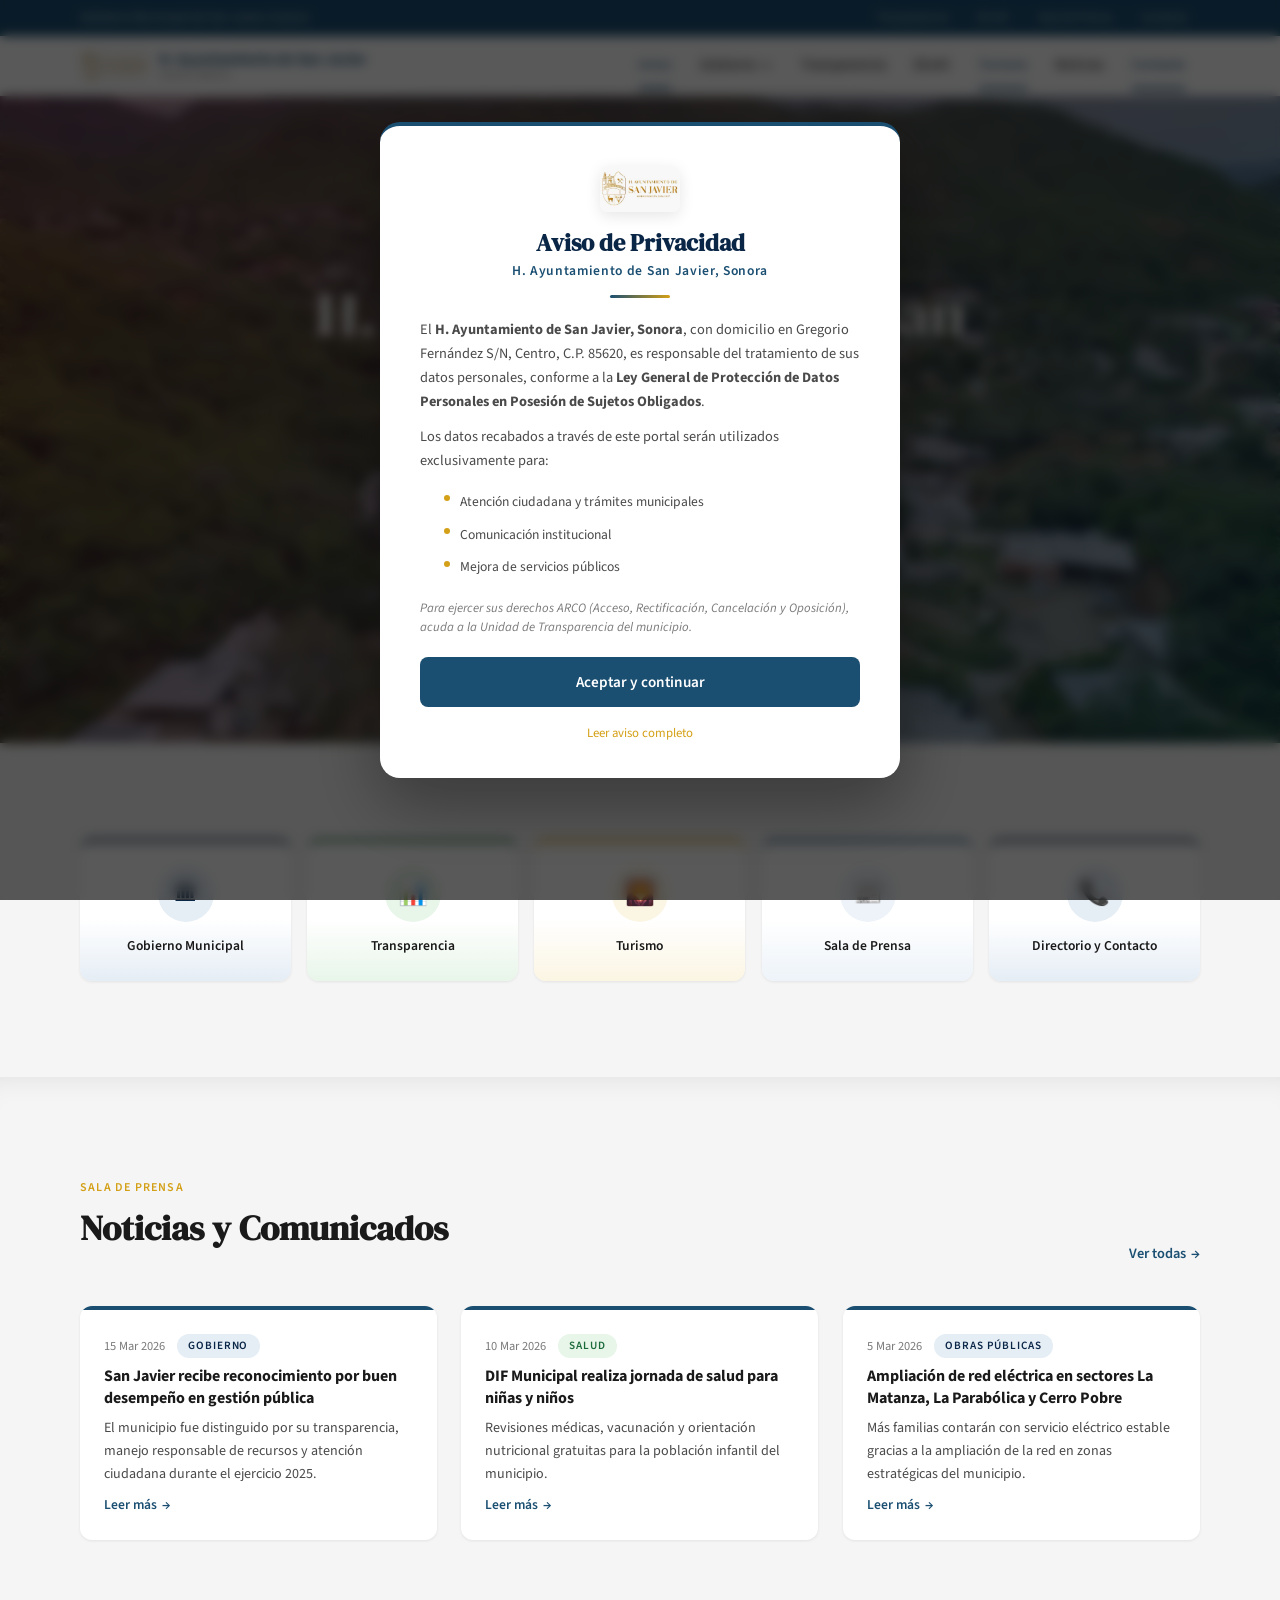
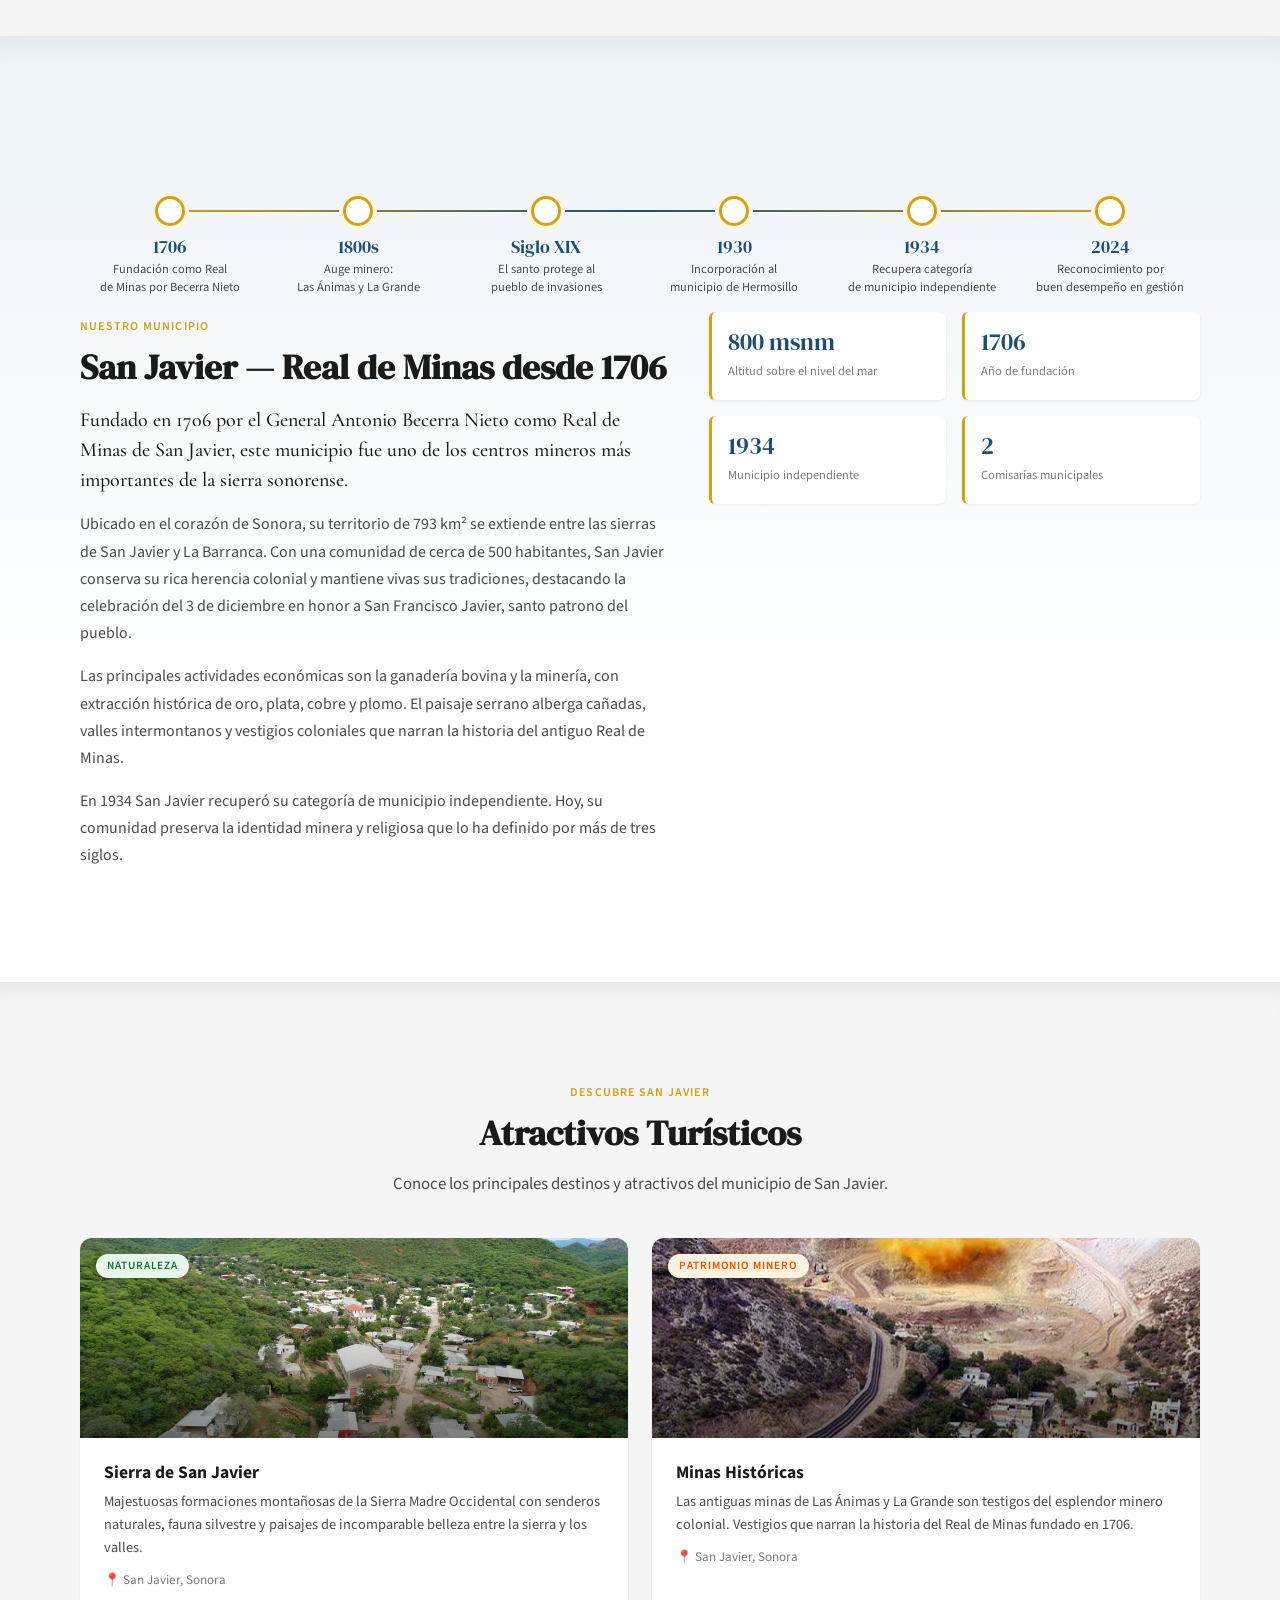
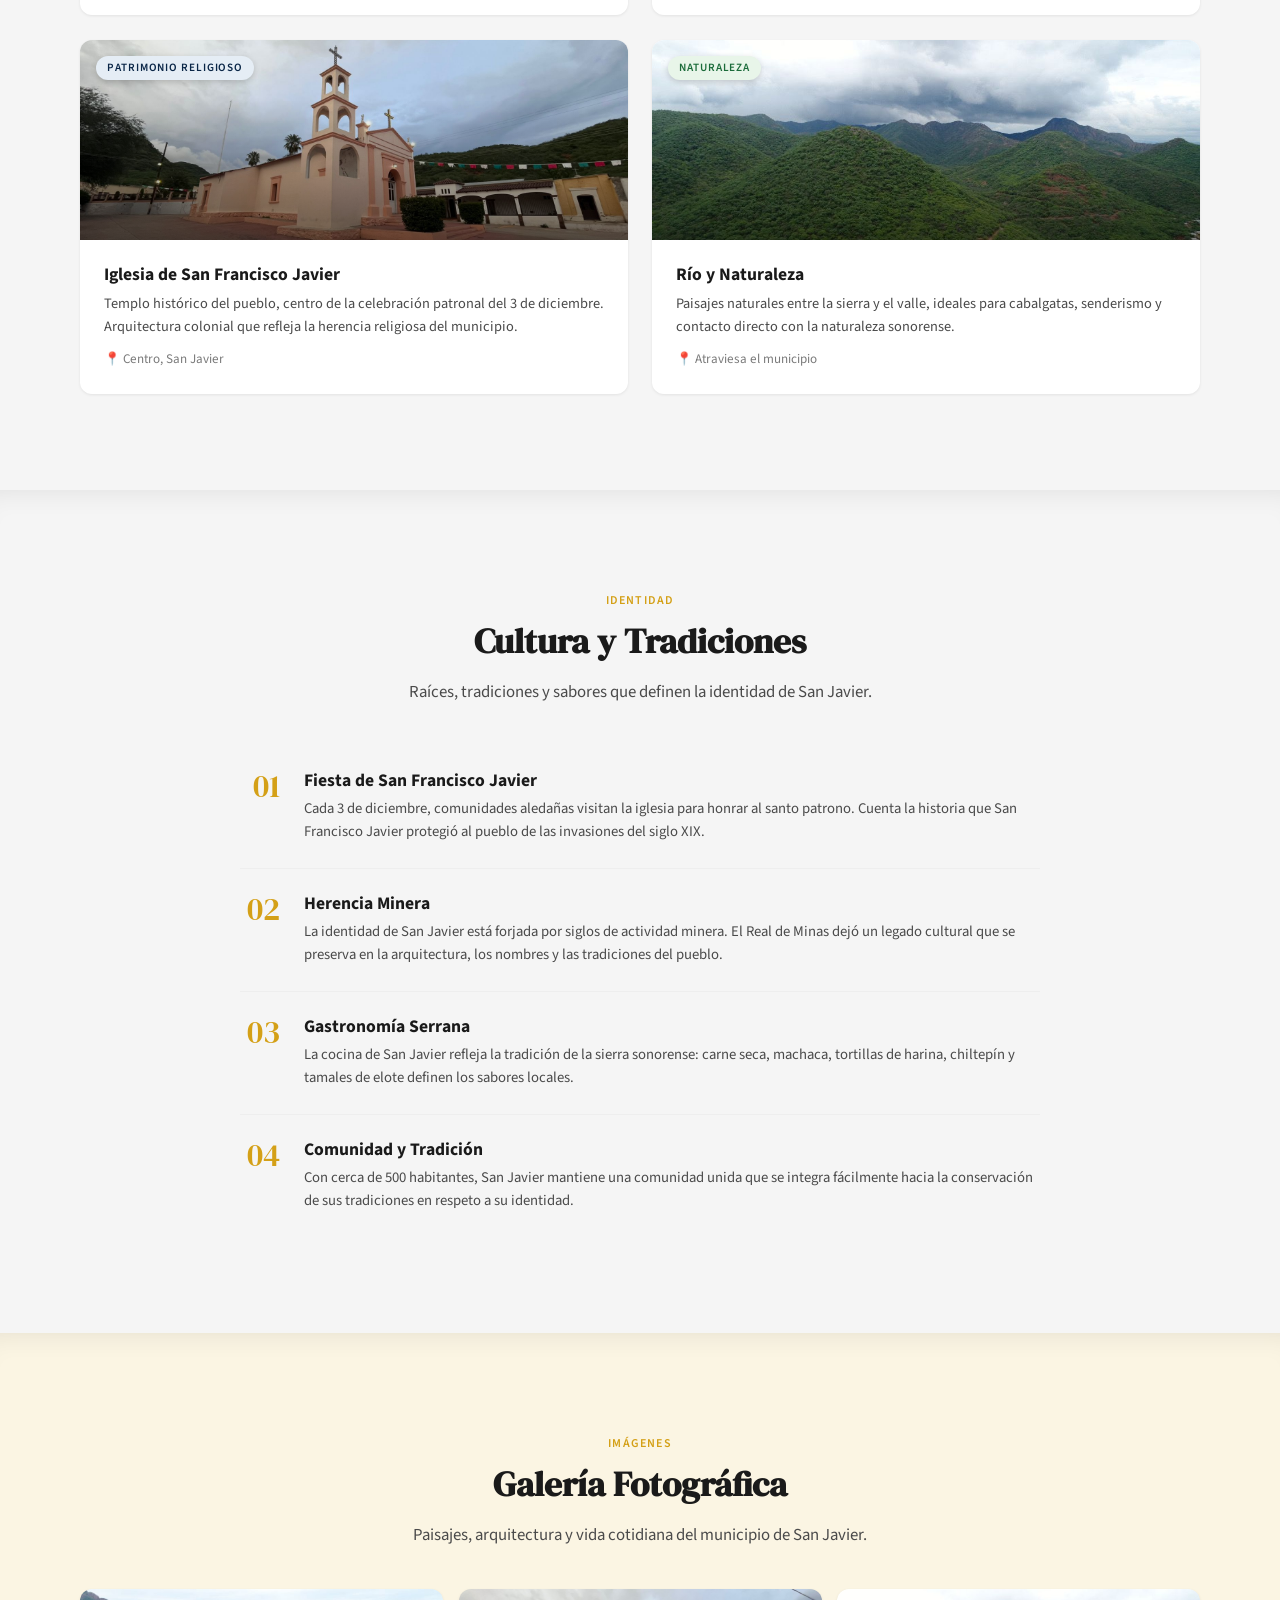
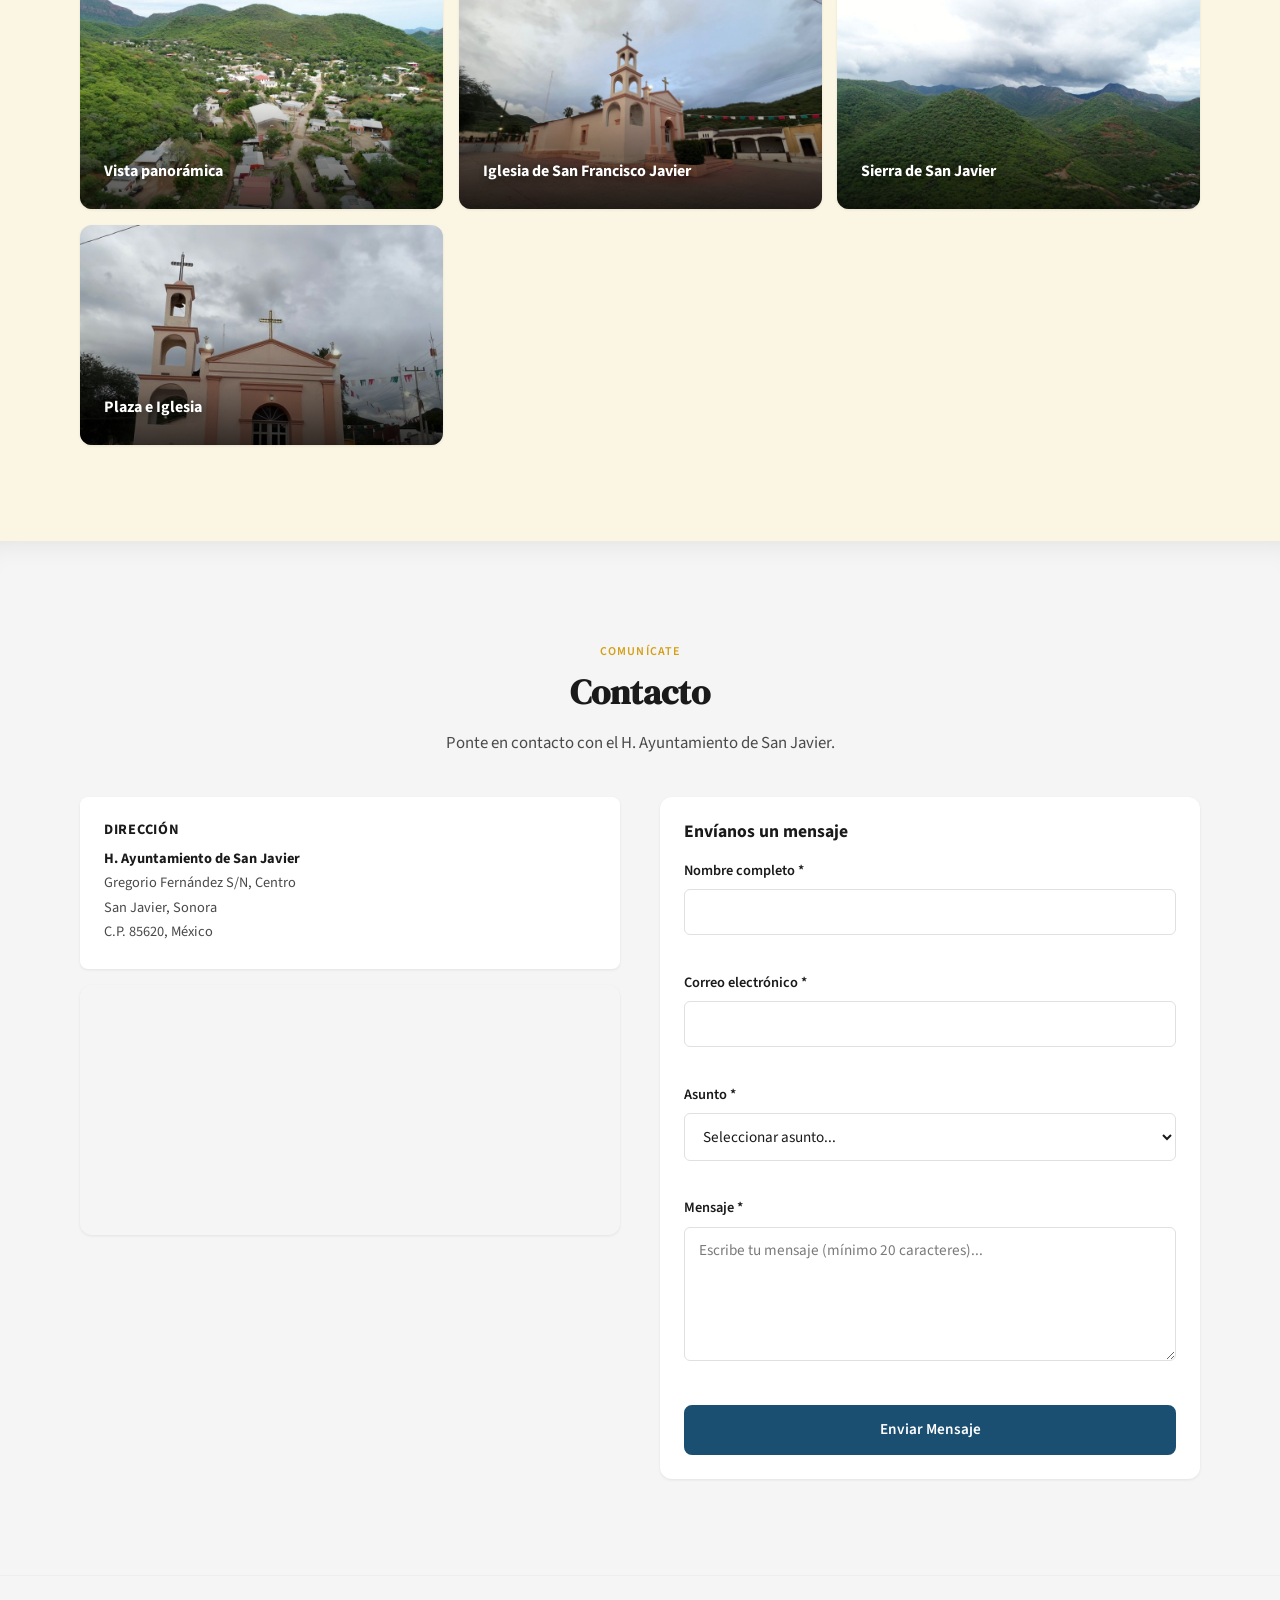
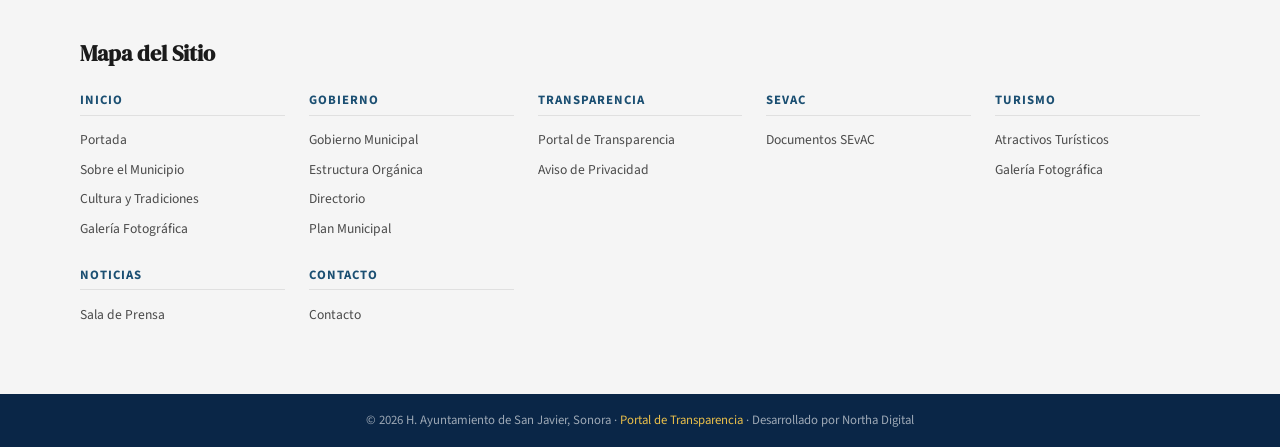
==== commit 0748c70d: "fix: quitar Facebook, imagen mina en turismo Co-Authored-By: Claude Opus 4.7 (1M context) <noreply@a" ====
--- a/index.html
+++ b/index.html
@@ -45,10 +45,6 @@
         <a href="noticias.html" class="topbar__link">Sala de Prensa</a>
         <span class="topbar__sep">|</span>
         <a href="#contacto" class="topbar__link">Contacto</a>
-        <span class="topbar__sep">|</span>
-        <a href="https://www.facebook.com/profile.php?id=100073040122918" target="_blank" class="topbar__link topbar__facebook" aria-label="Facebook">
-          <svg width="16" height="16" viewBox="0 0 24 24" fill="currentColor"><path d="M24 12.073c0-6.627-5.373-12-12-12s-12 5.373-12 12c0 5.99 4.388 10.954 10.125 11.854v-8.385H7.078v-3.47h3.047V9.43c0-3.007 1.792-4.669 4.533-4.669 1.312 0 2.686.235 2.686.235v2.953H15.83c-1.491 0-1.956.925-1.956 1.874v2.25h3.328l-.532 3.47h-2.796v8.385C19.612 23.027 24 18.062 24 12.073z"/></svg>
-        </a>
       </nav>
     </div>
   </div>
--- a/css/home.css
+++ b/css/home.css
@@ -553,7 +553,7 @@
   background-position: center;
 }
 .turismo-card__image--2 {
-  background-image: url('../assets/images/galeria-sanjavier.jpg');
+  background-image: url('../assets/images/mina-sanjavier.png');
   background-position: center;
 }
 .turismo-card__image--3 {
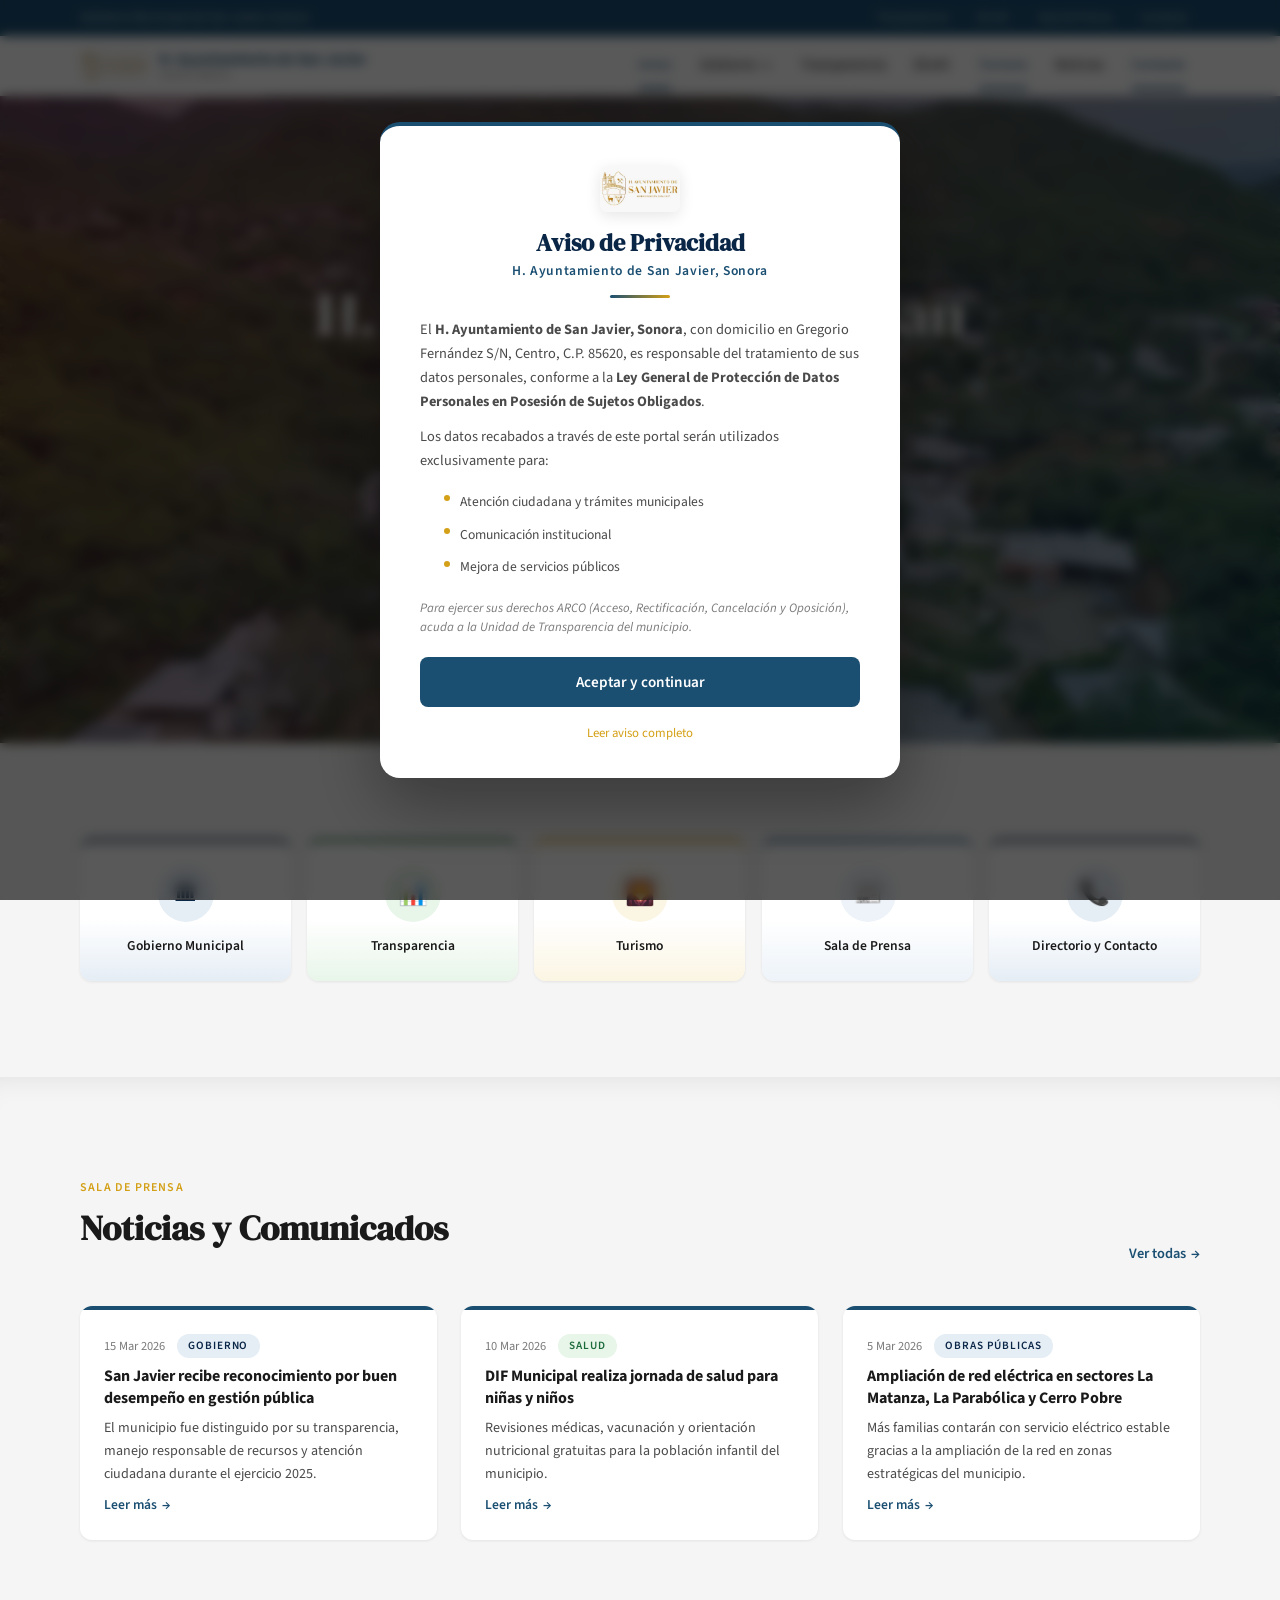
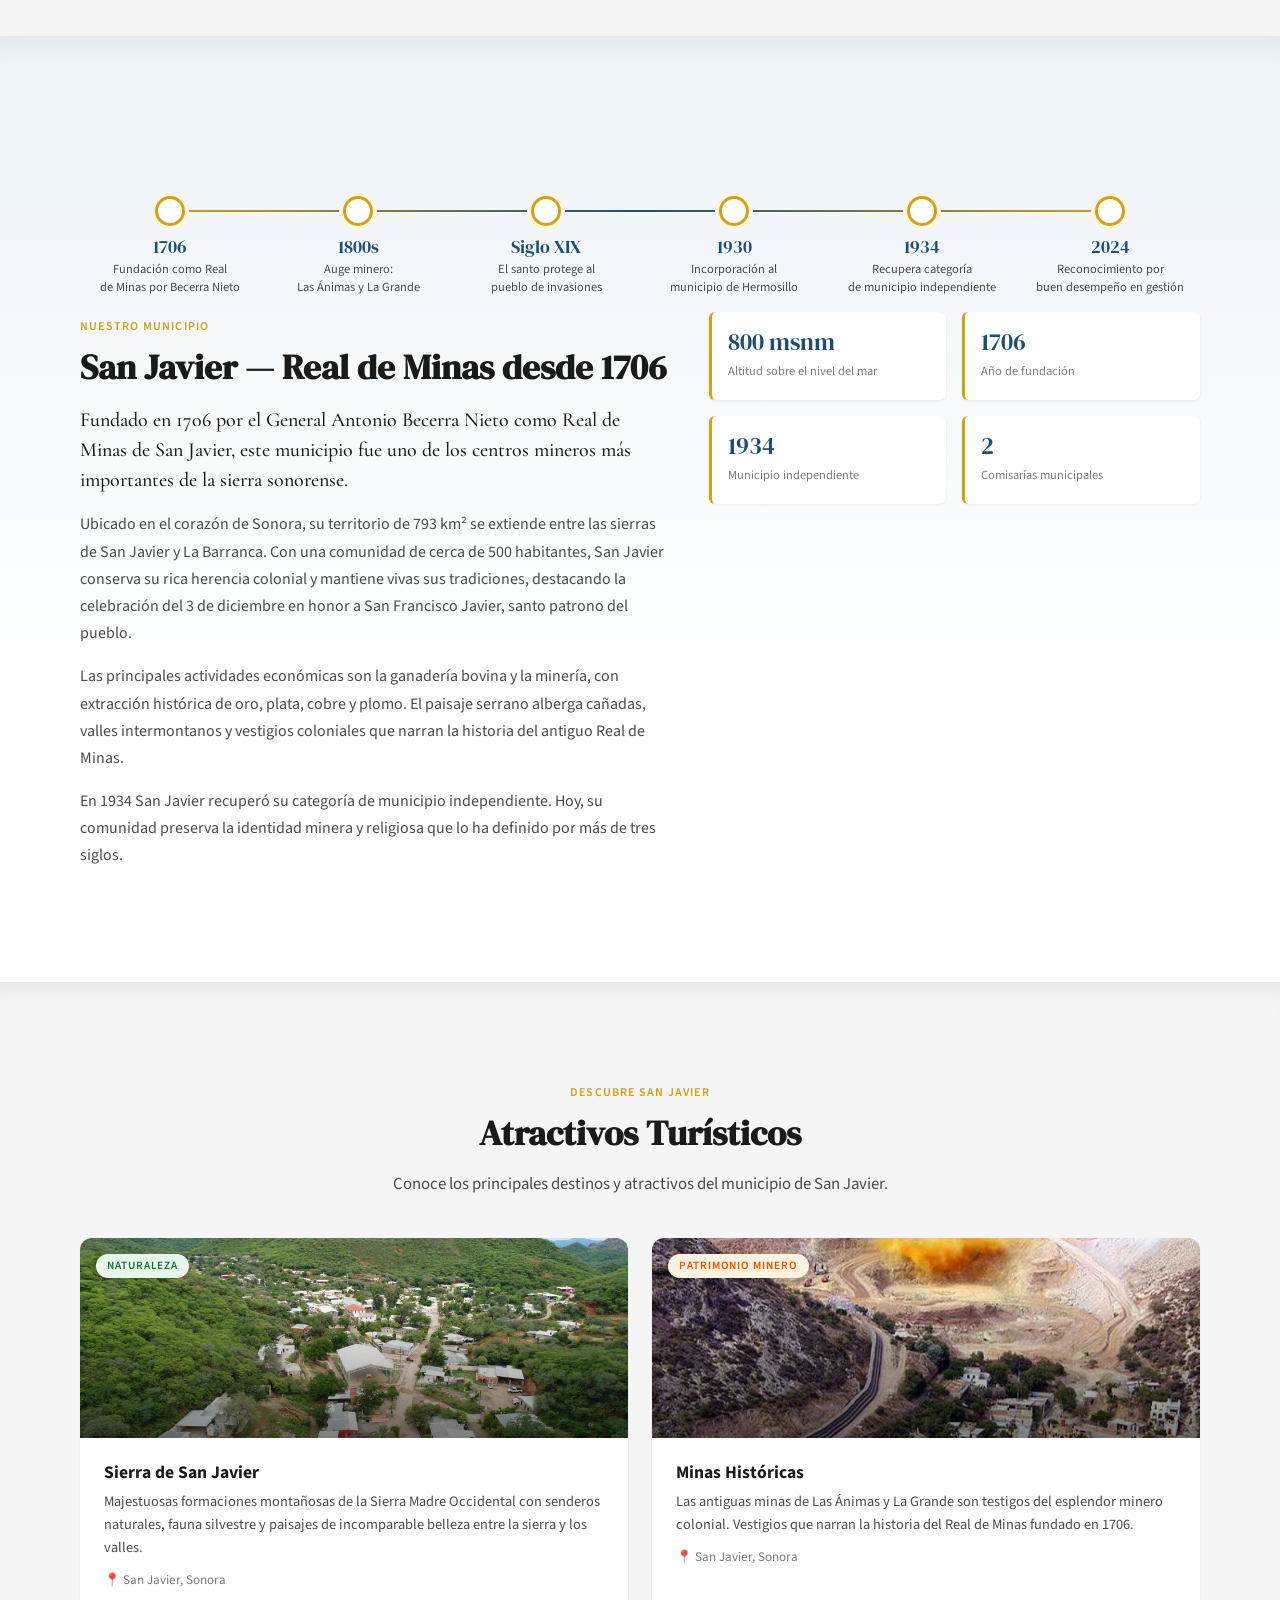
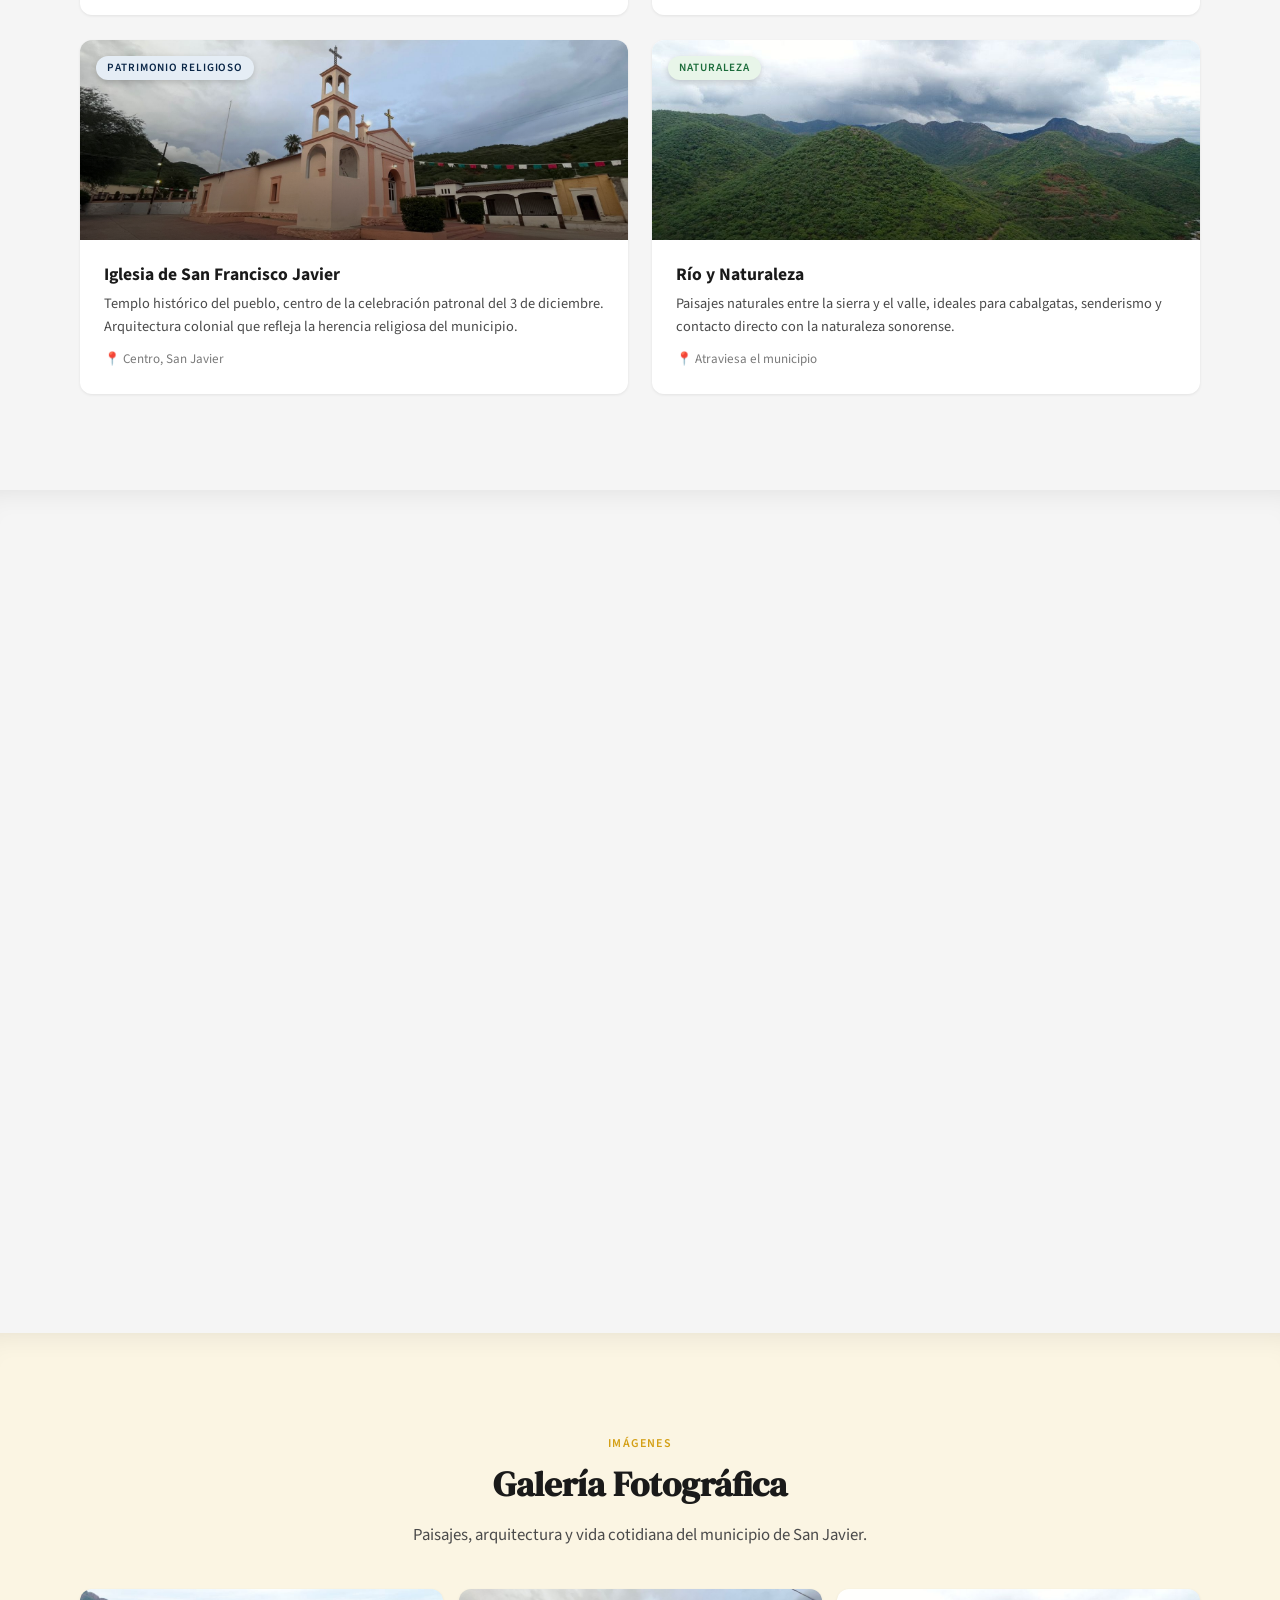
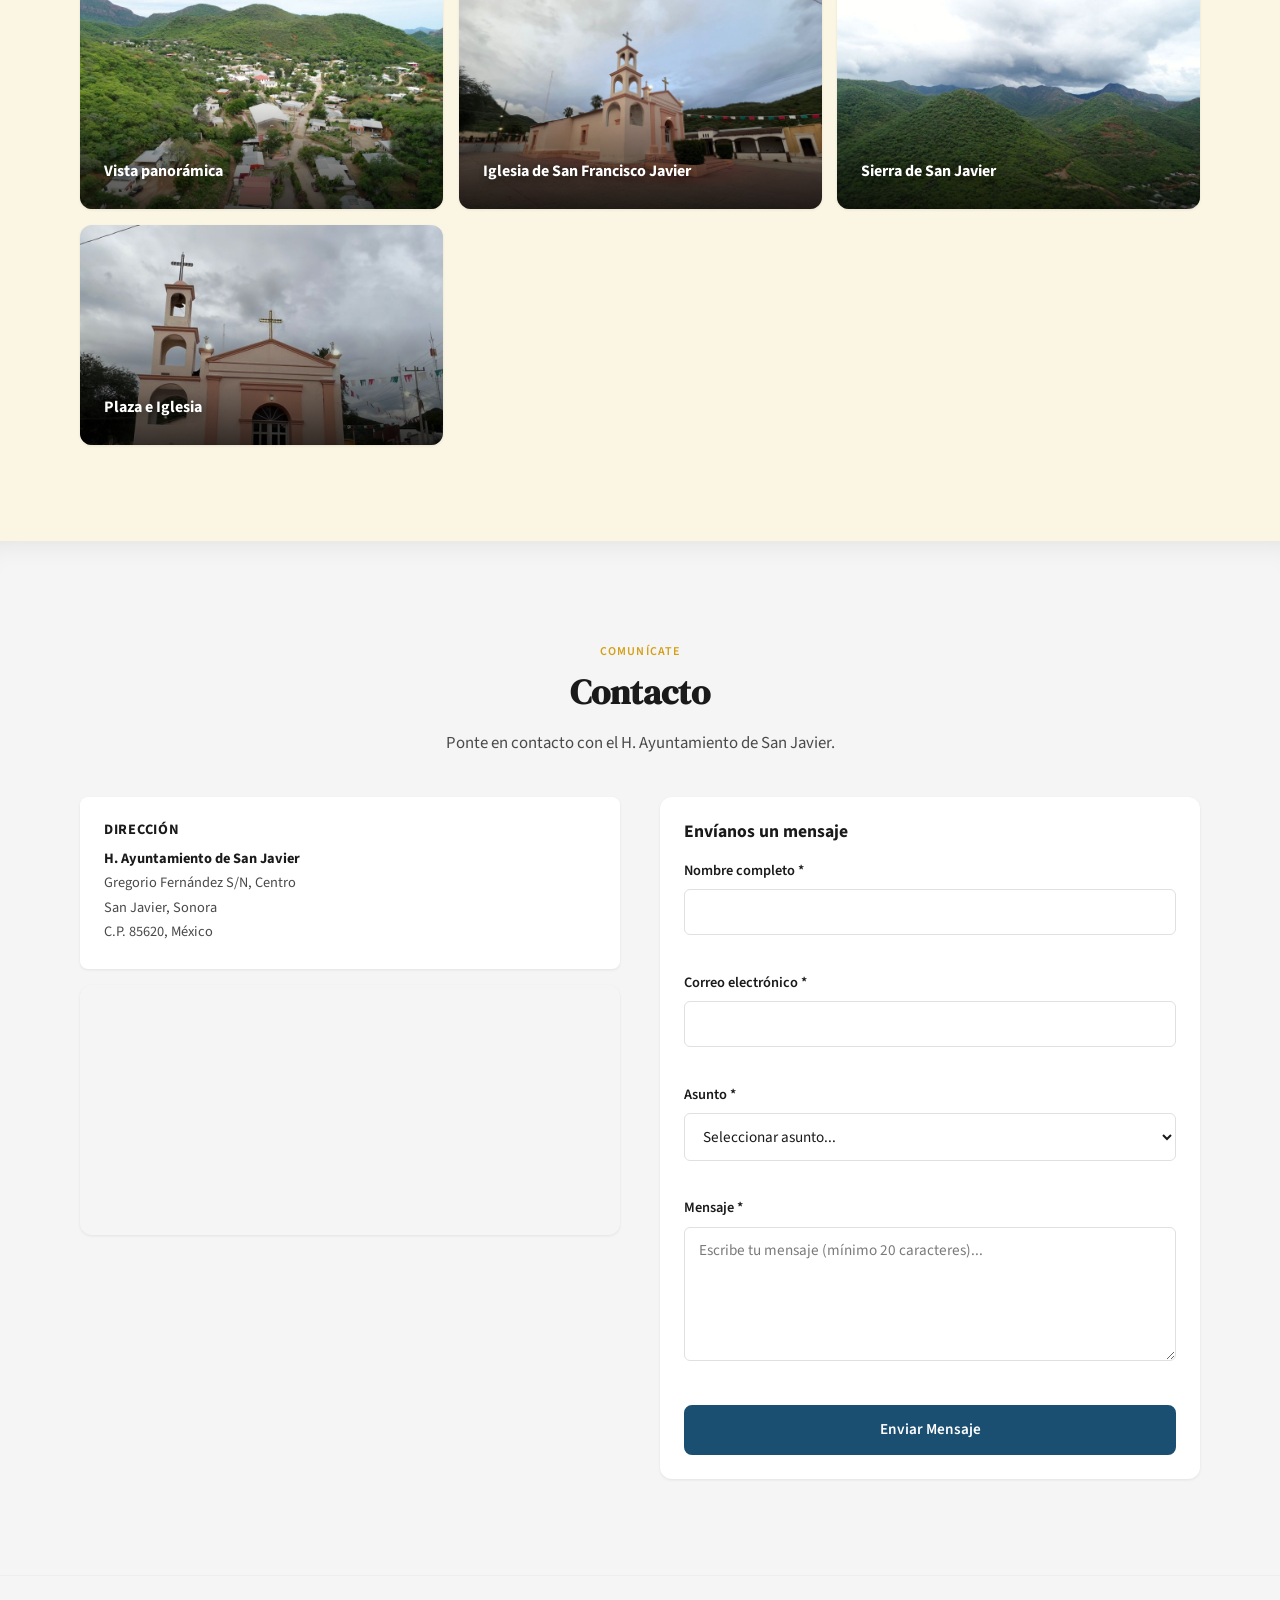
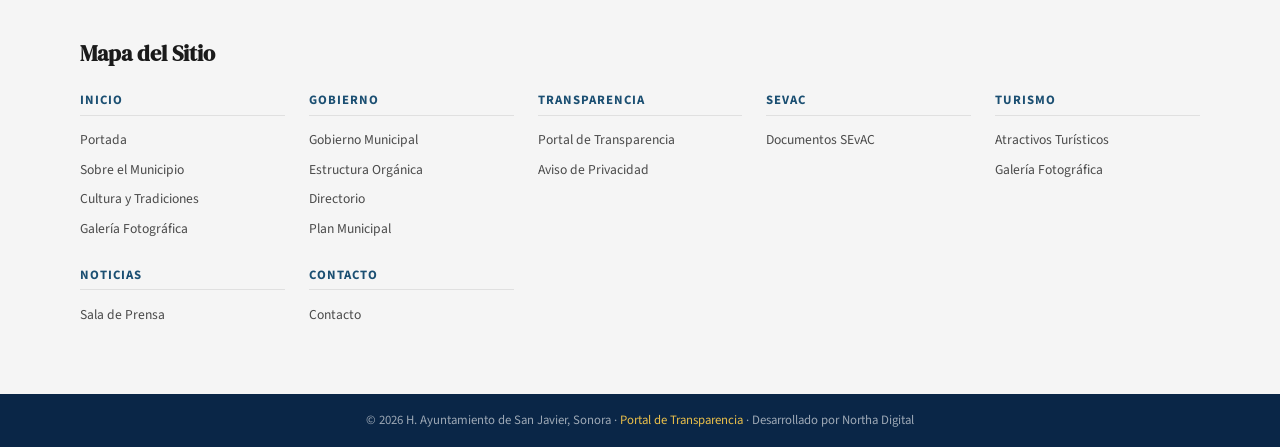
==== commit 345a3793: "fix: actualizar enlace de Portal de Transparencia al nuevo portal estatal" ====
--- a/index.html
+++ b/index.html
@@ -124,7 +124,7 @@
         <h1 class="hero__title">H. Ayuntamiento de San Javier</h1>
         <p class="hero__subtitle">Administración 2024&ndash;2027 &middot; Sonora, México</p>
         <div class="hero__cta">
-          <a href="https://sanjavier.transparenciasonora.org" target="_blank" rel="noopener noreferrer" class="btn btn--outline-white btn--lg">Portal de Transparencia</a>
+          <a href="https://transparencia.sonora.gob.mx/informacion-publica/organismos/9/municipios/1150/san-javier" target="_blank" rel="noopener noreferrer" class="btn btn--outline-white btn--lg">Portal de Transparencia</a>
         </div>
         <div class="hero__stats">
           <div class="hero__stat">
@@ -627,7 +627,7 @@
   <!-- === FOOTER === -->
   <footer style="background:#0A2647; text-align:center; padding:1rem; font-size:0.8rem; color:rgba(255,255,255,0.6);">
     &copy; 2026 H. Ayuntamiento de San Javier, Sonora &middot;
-    <a href="https://sanjavier.transparenciasonora.org" target="_blank" rel="noopener noreferrer" style="color:#E8BE4A; text-decoration:none;">Portal de Transparencia</a> &middot;
+    <a href="https://transparencia.sonora.gob.mx/informacion-publica/organismos/9/municipios/1150/san-javier" target="_blank" rel="noopener noreferrer" style="color:#E8BE4A; text-decoration:none;">Portal de Transparencia</a> &middot;
     Desarrollado por Northa Digital
   </footer>
 
